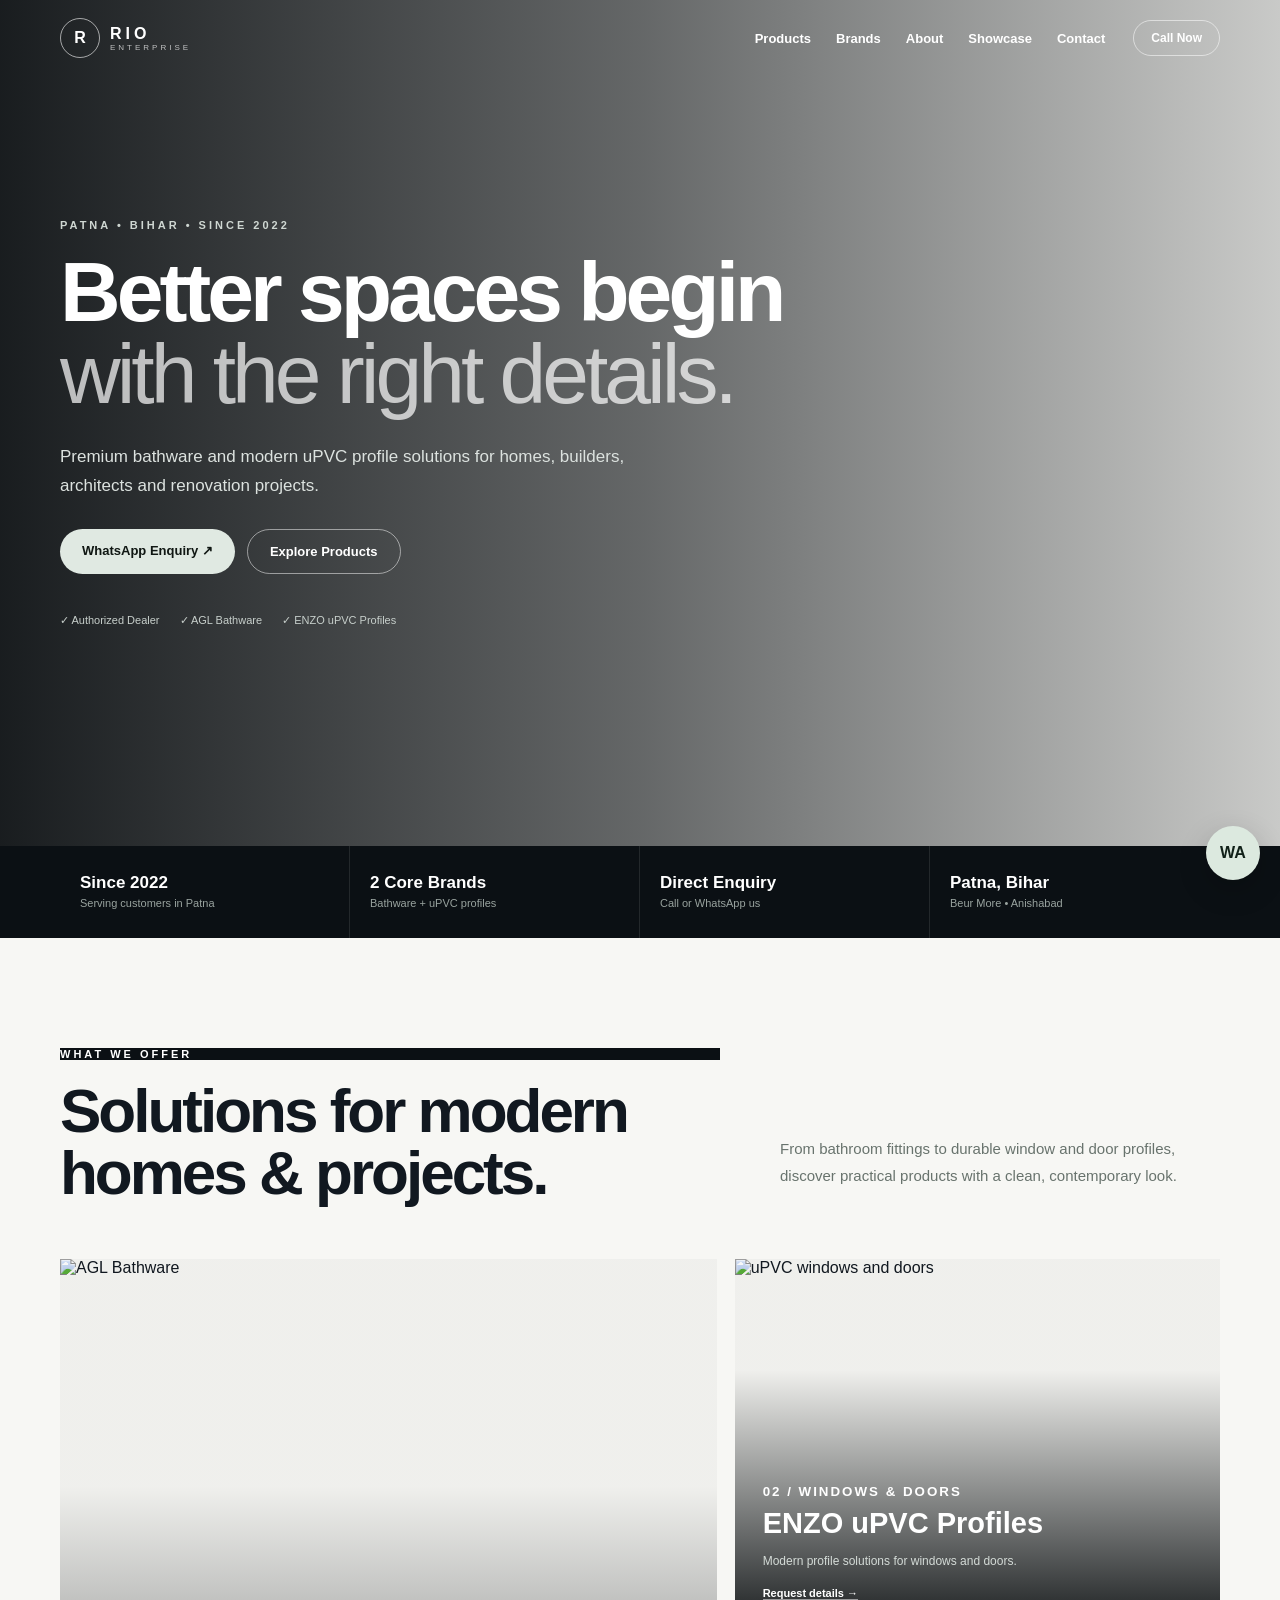
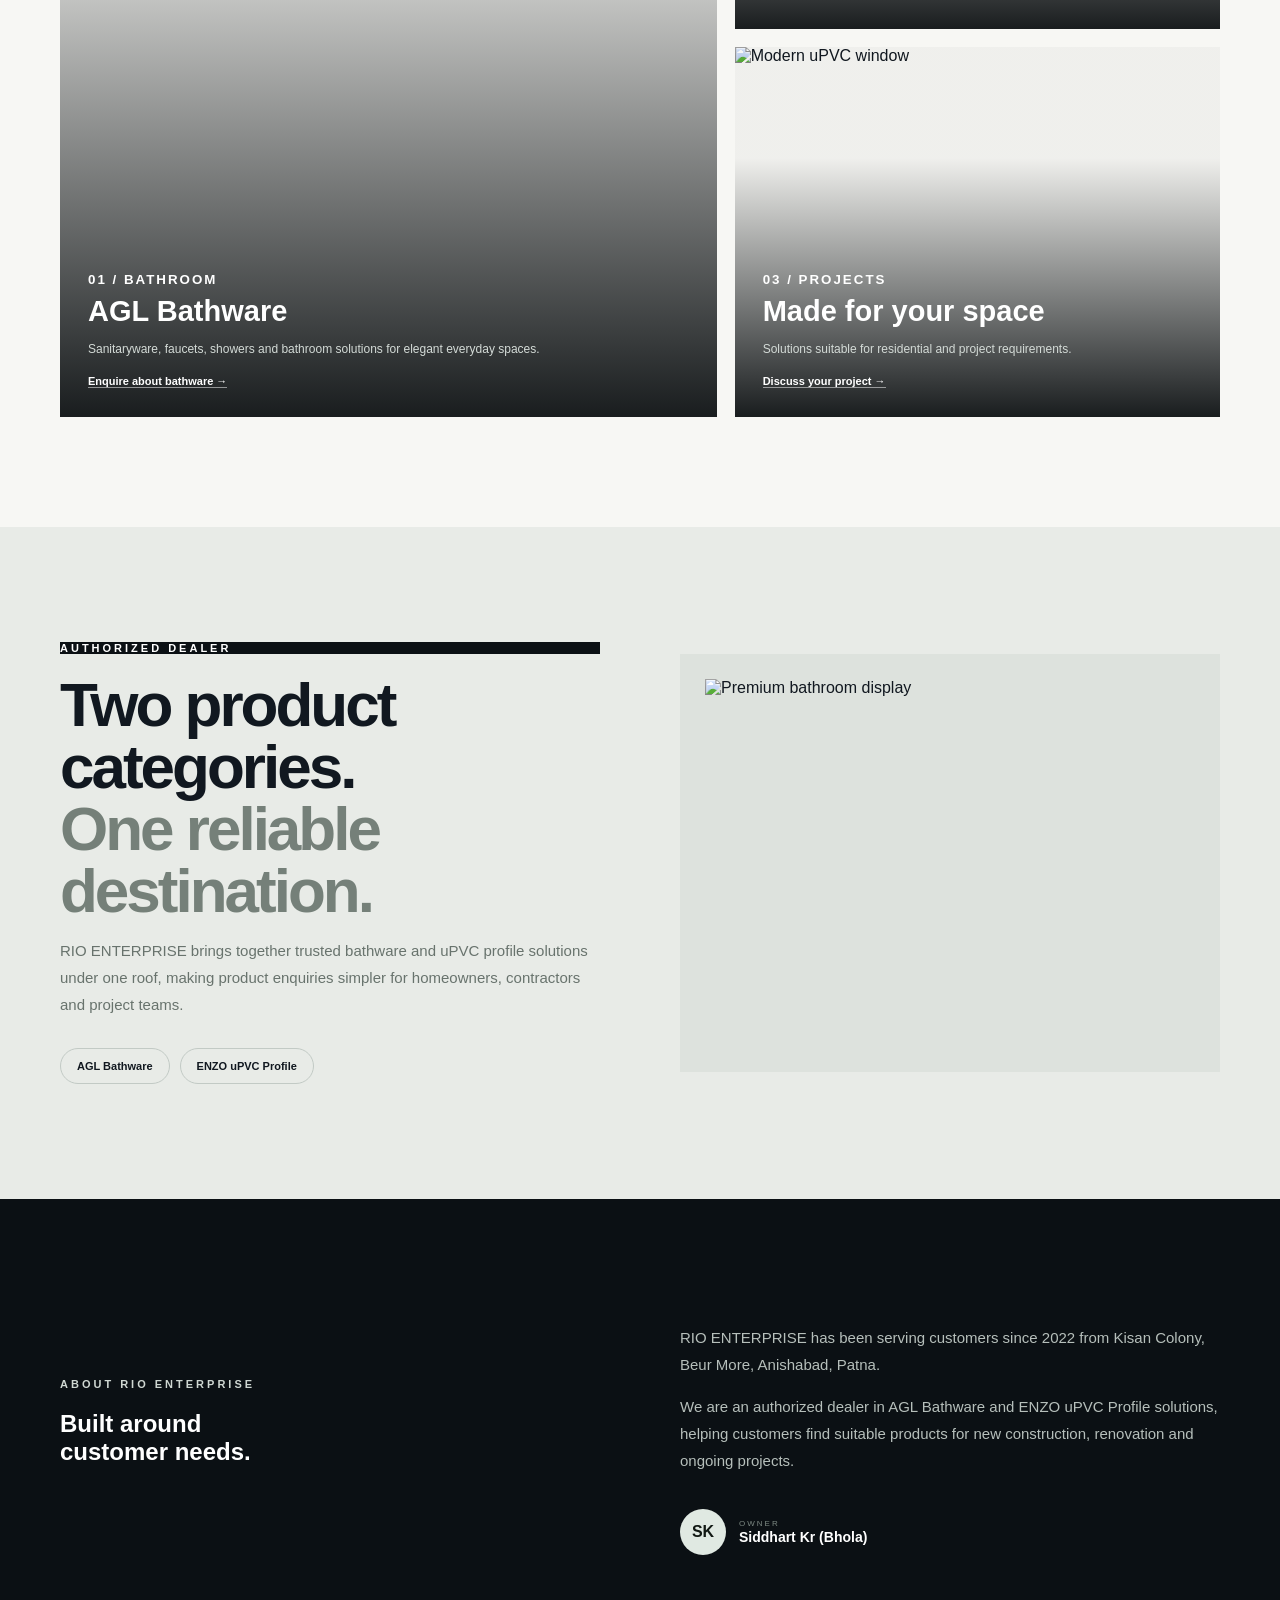
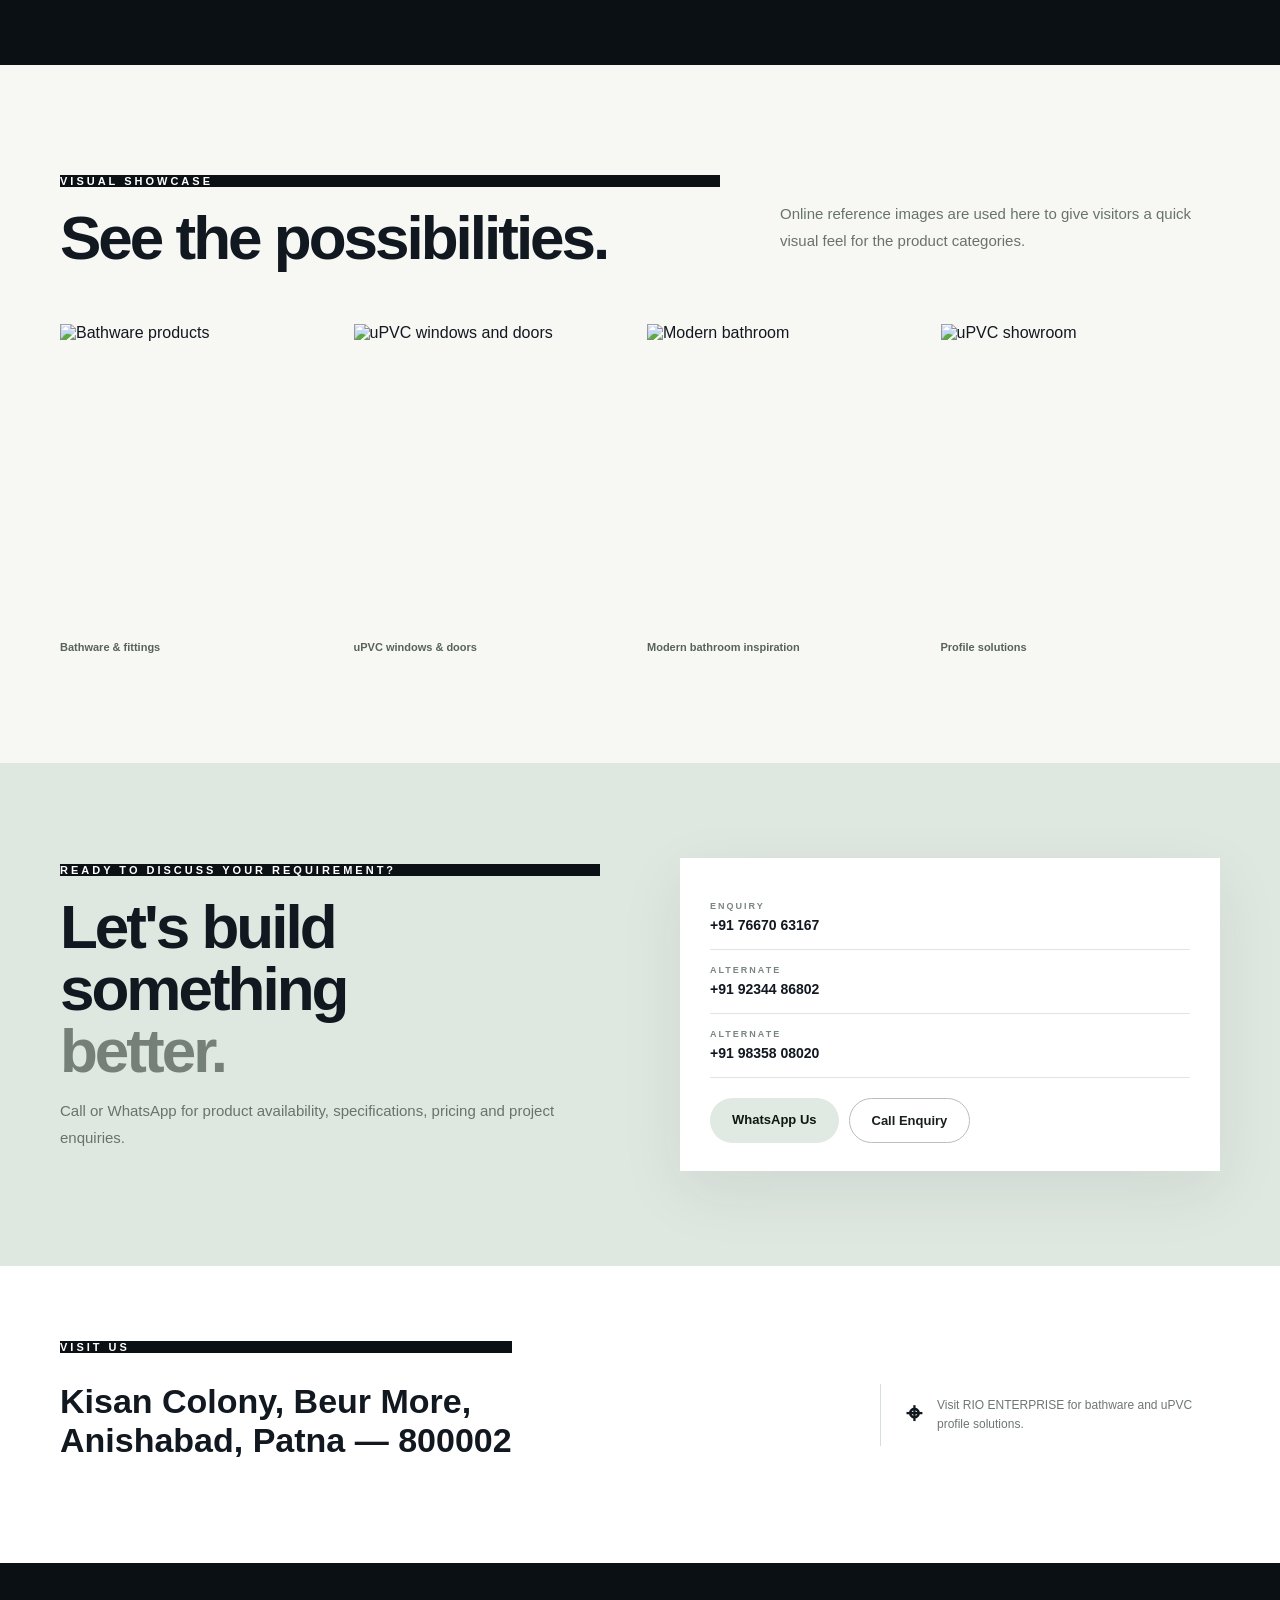
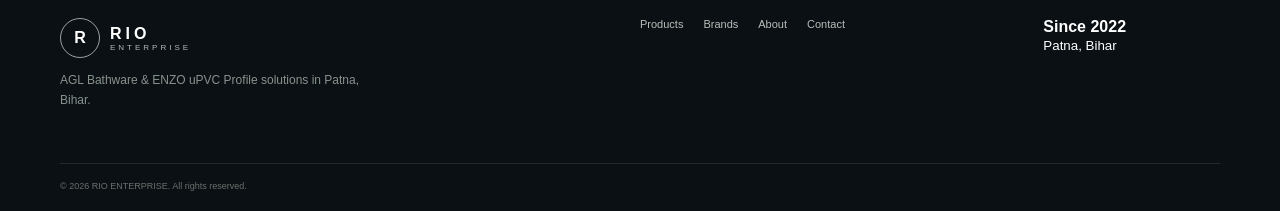
==== r/rio.html @ 2c5c1bc8 "Rename RIO-ENTERPRISE-index-1.html to rio.html" ====
<!DOCTYPE html>
<html lang="en">
<head>
<meta charset="UTF-8">
<meta name="viewport" content="width=device-width,initial-scale=1">
<title>RIO ENTERPRISE | AGL Bathware & ENZO uPVC Profiles</title>
<meta name="description" content="RIO ENTERPRISE, Patna — Authorized Dealer for AGL Bathware and ENZO uPVC Profiles. Since 2022.">
<style>
*{box-sizing:border-box}html{scroll-behavior:smooth}body{margin:0;font-family:Arial,Helvetica,sans-serif;background:#f7f7f4;color:#111820}a{text-decoration:none;color:inherit}img{width:100%;display:block}.c{width:min(1160px,calc(100% - 40px));margin:auto}
header{position:fixed;z-index:20;width:100%;top:0;padding:18px 0;color:#fff;transition:.3s}header.scrolled{background:#0b1014eF;padding:12px 0}.nav{display:flex;align-items:center;gap:28px}.logo{display:flex;align-items:center;gap:10px;margin-right:auto}.mark{width:40px;height:40px;border:1px solid #ffffff99;border-radius:50%;display:grid;place-items:center;font-weight:800}.logo b{display:block;letter-spacing:4px}.logo small{display:block;font-size:8px;letter-spacing:3px;opacity:.7}.links{display:flex;gap:25px;font-size:13px;font-weight:700}.call{border:1px solid #ffffff88;padding:10px 17px;border-radius:50px;font-size:12px;font-weight:700}.menu{display:none;background:none;border:0;color:white;font-size:25px}
.hero{min-height:94vh;display:flex;align-items:center;position:relative;color:#fff;overflow:hidden}.hero:before{content:"";position:absolute;inset:0;background:linear-gradient(90deg,#03070ae8,#03070a99,#03070a30),url("https://www.thetilemuseum.com/_next/image?q=85&url=%2Fimages%2Fcollection-sanitary-ware.webp&w=3840") center/cover}.hero .c{position:relative}.ey{font-size:11px;letter-spacing:3px;font-weight:800;margin-bottom:20px;color:#cfd7d2}.hero h1{font-size:clamp(44px,7vw,84px);line-height:.98;letter-spacing:-4px;max-width:850px;margin:0}.hero h1 span{opacity:.7;font-weight:400}.desc{max-width:570px;font-size:17px;line-height:1.7;color:#dce2df;margin:28px 0}.buttons{display:flex;gap:12px;flex-wrap:wrap}.btn{display:inline-flex;padding:14px 22px;border-radius:50px;font-size:13px;font-weight:800}.primary{background:#e0e9e2;color:#101713}.outline{border:1px solid #ffffff80;color:#fff}.trust{margin-top:40px;display:flex;flex-wrap:wrap;gap:20px;font-size:11px;color:#c7cfcb}
.stats{background:#0b1014;color:#fff}.statsgrid{display:grid;grid-template-columns:repeat(4,1fr)}.stat{padding:27px 20px;border-right:1px solid #ffffff1a}.stat:last-child{border:0}.stat b{display:block;font-size:17px}.stat span{font-size:11px;color:#99a39f}
section.section{padding:110px 0}.head{display:grid;grid-template-columns:1.2fr .8fr;gap:60px;align-items:end;margin-bottom:55px}.head h2,.brand h2,.about h2,.contact h2{font-size:clamp(38px,5vw,62px);line-height:1;letter-spacing:-3px;margin:0}.head p,.brand p,.about p,.contact p{color:#68736d;line-height:1.8;font-size:15px}
.products{display:grid;grid-template-columns:1.15fr .85fr;grid-template-rows:370px 370px;gap:18px}.card{position:relative;overflow:hidden}.card.big{grid-row:span 2}.card img{height:100%;object-fit:cover;transition:.7s}.card:hover img{transform:scale(1.05)}.shade{position:absolute;inset:0;background:linear-gradient(0deg,#030709e8,#03070908 70%)}.info{position:absolute;left:28px;right:28px;bottom:28px;color:#fff}.info small{letter-spacing:2px;font-weight:800}.info h3{font-size:29px;margin:7px 0}.info p{color:#d4dbd7;font-size:12px;line-height:1.6}.info a{font-size:11px;font-weight:800;border-bottom:1px solid #ffffff80}
.brand{background:#e8ebe7;padding:115px 0}.brandgrid,.aboutgrid,.contactgrid{display:grid;grid-template-columns:1fr 1fr;gap:80px;align-items:center}.brand h2 em,.contact h2 em{font-style:normal;color:#758079}.pills{display:flex;gap:10px;flex-wrap:wrap;margin-top:30px}.pills span{padding:11px 16px;border:1px solid #c2cac5;border-radius:50px;font-size:11px;font-weight:800}.brandpic{padding:25px;background:#dde2dd}.brandpic div{aspect-ratio:4/3;overflow:hidden}.brandpic img{height:100%;object-fit:cover}
.dark{background:#0b1014;color:white}.about p{color:#b6bfbb}.owner{display:flex;align-items:center;gap:13px;margin-top:35px}.avatar{width:46px;height:46px;border-radius:50%;background:#e0e9e2;color:#111813;display:grid;place-items:center;font-weight:800}.owner small{display:block;color:#7d8983;font-size:8px;letter-spacing:2px}.owner b{font-size:14px}
.gallery{display:grid;grid-template-columns:repeat(4,1fr);gap:14px}.gallery figure{margin:0}.gallery img{aspect-ratio:1/1.1;object-fit:cover}.gallery figcaption{margin-top:10px;font-size:11px;font-weight:700;color:#58635d}
.contact{background:#dfe7e1;padding:95px 0}.box{background:#fff;padding:28px 30px;box-shadow:0 20px 60px #14231914}.row{padding:15px 0;border-bottom:1px solid #e1e5e2}.row span{display:block;color:#7a8580;font-size:9px;letter-spacing:2px;font-weight:800;margin-bottom:5px}.row a{font-weight:800;font-size:14px}.actions{display:flex;gap:10px;margin-top:20px;flex-wrap:wrap}.darkbtn{border:1px solid #b7c0ba;color:#17201c}
.location{padding:75px 0;background:#fff}.locgrid{display:flex;justify-content:space-between;align-items:center;gap:50px}.location h2{font-size:34px;line-height:1.15}.note{max-width:340px;display:flex;gap:15px;align-items:center;border-left:1px solid #d7ddd9;padding-left:25px}.note strong{font-size:28px}.note p{color:#6d7772;font-size:12px;line-height:1.6}
footer{background:#0b1014;color:#fff;padding:55px 0 20px}.footgrid{display:grid;grid-template-columns:1.5fr 1fr .5fr;gap:50px}.footdesc{color:#87928d;font-size:12px;max-width:300px;line-height:1.7}.footlinks{display:flex;flex-wrap:wrap;gap:20px;font-size:11px;color:#b6bfbb}.copyright{border-top:1px solid #ffffff1a;margin-top:40px;padding-top:17px;color:#67716d;font-size:9px}.wa{position:fixed;right:20px;bottom:20px;z-index:30;width:54px;height:54px;border-radius:50%;display:grid;place-items:center;background:#dce9df;color:#102018;font-weight:900;box-shadow:0 10px 30px #0003}
@media(max-width:800px){.c{width:calc(100% - 28px)}.menu{display:block}.links{position:absolute;top:70px;left:14px;right:14px;padding:20px;background:#0b1014;display:none;flex-direction:column}.links.active{display:flex}.call{display:none}.hero h1{font-size:48px}.statsgrid{grid-template-columns:1fr 1fr}.head,.brandgrid,.aboutgrid,.contactgrid{grid-template-columns:1fr;gap:30px}.products{grid-template-columns:1fr;grid-template-rows:420px 320px 320px}.card.big{grid-row:auto}.gallery{grid-template-columns:1fr 1fr}.locgrid{display:grid;grid-template-columns:1fr}.footgrid{grid-template-columns:1fr}}
@media(max-width:480px){.statsgrid{grid-template-columns:1fr}.hero h1{font-size:42px}.gallery{grid-template-columns:1fr}.products{grid-template-rows:390px 300px 300px}}
</style>
</head>
<body>
<header id="header"><div class="c nav">
<a class="logo" href="#home"><div class="mark">R</div><div><b>RIO</b><small>ENTERPRISE</small></div></a>
<nav class="links" id="links"><a href="#products">Products</a><a href="#brands">Brands</a><a href="#about">About</a><a href="#showcase">Showcase</a><a href="#contact">Contact</a></nav>
<a class="call" href="tel:+917667063167">Call Now</a><button class="menu" id="menu">☰</button>
</div></header>

<section class="hero" id="home"><div class="c">
<div class="ey">PATNA • BIHAR • SINCE 2022</div>
<h1>Better spaces begin<br><span>with the right details.</span></h1>
<p class="desc">Premium bathware and modern uPVC profile solutions for homes, builders, architects and renovation projects.</p>
<div class="buttons"><a class="btn primary" target="_blank" href="https://wa.me/917667063167?text=Hello%20RIO%20ENTERPRISE%2C%20I%20would%20like%20to%20make%20an%20enquiry.">WhatsApp Enquiry ↗</a><a class="btn outline" href="#products">Explore Products</a></div>
<div class="trust"><span>✓ Authorized Dealer</span><span>✓ AGL Bathware</span><span>✓ ENZO uPVC Profiles</span></div>
</div></section>

<section class="stats"><div class="c statsgrid">
<div class="stat"><b>Since 2022</b><span>Serving customers in Patna</span></div>
<div class="stat"><b>2 Core Brands</b><span>Bathware + uPVC profiles</span></div>
<div class="stat"><b>Direct Enquiry</b><span>Call or WhatsApp us</span></div>
<div class="stat"><b>Patna, Bihar</b><span>Beur More • Anishabad</span></div>
</div></section>

<section class="section" id="products"><div class="c">
<div class="head"><div><div class="ey dark">WHAT WE OFFER</div><h2>Solutions for modern<br>homes & projects.</h2></div><p>From bathroom fittings to durable window and door profiles, discover practical products with a clean, contemporary look.</p></div>
<div class="products">
<article class="card big"><img src="https://aniportalimages.s3.amazonaws.com/media/details/ANI-20240724080303.jpg" alt="AGL Bathware" loading="lazy"><div class="shade"></div><div class="info"><small>01 / BATHROOM</small><h3>AGL Bathware</h3><p>Sanitaryware, faucets, showers and bathroom solutions for elegant everyday spaces.</p><a href="#contact">Enquire about bathware →</a></div></article>
<article class="card"><img src="https://images.unsplash.com/photo-1600607687939-ce8a6c25118c?auto=format&fit=crop&w=1400&q=85" alt="uPVC windows and doors" loading="lazy"><div class="shade"></div><div class="info"><small>02 / WINDOWS & DOORS</small><h3>ENZO uPVC Profiles</h3><p>Modern profile solutions for windows and doors.</p><a href="#contact">Request details →</a></div></article>
<article class="card"><img src="https://windowfab.in/img/windowfab-nov-blogimage.jpeg" alt="Modern uPVC window" loading="lazy"><div class="shade"></div><div class="info"><small>03 / PROJECTS</small><h3>Made for your space</h3><p>Solutions suitable for residential and project requirements.</p><a href="#contact">Discuss your project →</a></div></article>
</div></div></section>

<section class="brand" id="brands"><div class="c brandgrid">
<div><div class="ey dark">AUTHORIZED DEALER</div><h2>Two product categories.<br><em>One reliable destination.</em></h2><p>RIO ENTERPRISE brings together trusted bathware and uPVC profile solutions under one roof, making product enquiries simpler for homeowners, contractors and project teams.</p><div class="pills"><span>AGL Bathware</span><span>ENZO uPVC Profile</span></div></div>
<div class="brandpic"><div><img src="https://www.kajariaceramics.com/test_folder/mobileapp/uploads/news/1682262127_010.jpg" alt="Premium bathroom display" loading="lazy"></div></div>
</div></section>

<section class="section dark" id="about"><div class="c aboutgrid">
<div><div class="ey">ABOUT RIO ENTERPRISE</div><h2>Built around<br><span>customer needs.</span></h2></div>
<div class="about"><p>RIO ENTERPRISE has been serving customers since 2022 from Kisan Colony, Beur More, Anishabad, Patna.</p><p>We are an authorized dealer in AGL Bathware and ENZO uPVC Profile solutions, helping customers find suitable products for new construction, renovation and ongoing projects.</p><div class="owner"><div class="avatar">SK</div><div><small>OWNER</small><b>Siddhart Kr (Bhola)</b></div></div></div>
</div></section>

<section class="section" id="showcase"><div class="c"><div class="head"><div><div class="ey dark">VISUAL SHOWCASE</div><h2>See the possibilities.</h2></div><p>Online reference images are used here to give visitors a quick visual feel for the product categories.</p></div>
<div class="gallery">
<figure><img src="https://aniportalimages.s3.amazonaws.com/media/details/ANI-20240724080303.jpg" alt="Bathware products" loading="lazy"><figcaption>Bathware & fittings</figcaption></figure>
<figure><img src="https://images.unsplash.com/photo-1600607687939-ce8a6c25118c?auto=format&fit=crop&w=1400&q=85" alt="uPVC windows and doors" loading="lazy"><figcaption>uPVC windows & doors</figcaption></figure>
<figure><img src="https://www.thetilemuseum.com/_next/image?q=85&url=%2Fimages%2Fcollection-sanitary-ware.webp&w=3840" alt="Modern bathroom" loading="lazy"><figcaption>Modern bathroom inspiration</figcaption></figure>
<figure><img src="https://windowfab.in/img/windowfab-nov-blogimage.jpeg" alt="uPVC showroom" loading="lazy"><figcaption>Profile solutions</figcaption></figure>
</div></div></section>

<section class="contact" id="contact"><div class="c contactgrid">
<div><div class="ey dark">READY TO DISCUSS YOUR REQUIREMENT?</div><h2>Let's build something<br><em>better.</em></h2><p>Call or WhatsApp for product availability, specifications, pricing and project enquiries.</p></div>
<div class="box">
<div class="row"><span>ENQUIRY</span><a href="tel:+917667063167">+91 76670 63167</a></div>
<div class="row"><span>ALTERNATE</span><a href="tel:+919234486802">+91 92344 86802</a></div>
<div class="row"><span>ALTERNATE</span><a href="tel:+919835808020">+91 98358 08020</a></div>
<div class="actions"><a class="btn primary" target="_blank" href="https://wa.me/917667063167?text=Hello%20RIO%20ENTERPRISE%2C%20I%20need%20a%20product%20quotation.">WhatsApp Us</a><a class="btn darkbtn" href="tel:+917667063167">Call Enquiry</a></div>
</div></div></section>

<section class="location"><div class="c locgrid"><div><div class="ey dark">VISIT US</div><h2>Kisan Colony, Beur More,<br>Anishabad, Patna — 800002</h2></div><div class="note"><strong>⌖</strong><p>Visit RIO ENTERPRISE for bathware and uPVC profile solutions.</p></div></div></section>

<footer><div class="c footgrid">
<div><a class="logo" href="#home"><div class="mark">R</div><div><b>RIO</b><small>ENTERPRISE</small></div></a><p class="footdesc">AGL Bathware & ENZO uPVC Profile solutions in Patna, Bihar.</p></div>
<div class="footlinks"><a href="#products">Products</a><a href="#brands">Brands</a><a href="#about">About</a><a href="#contact">Contact</a></div>
<div><b>Since 2022</b><br><small>Patna, Bihar</small></div>
</div><div class="c copyright">© <span id="year"></span> RIO ENTERPRISE. All rights reserved.</div></footer>

<a class="wa" target="_blank" href="https://wa.me/917667063167?text=Hello%20RIO%20ENTERPRISE%2C%20I%20have%20an%20enquiry.">WA</a>

<script>
const header=document.getElementById("header"),menu=document.getElementById("menu"),links=document.getElementById("links");
addEventListener("scroll",()=>header.classList.toggle("scrolled",scrollY>30));
menu.onclick=()=>links.classList.toggle("active");
document.querySelectorAll(".links a").forEach(a=>a.onclick=()=>links.classList.remove("active"));
document.getElementById("year").textContent=new Date().getFullYear();
</script>
</body>
</html>
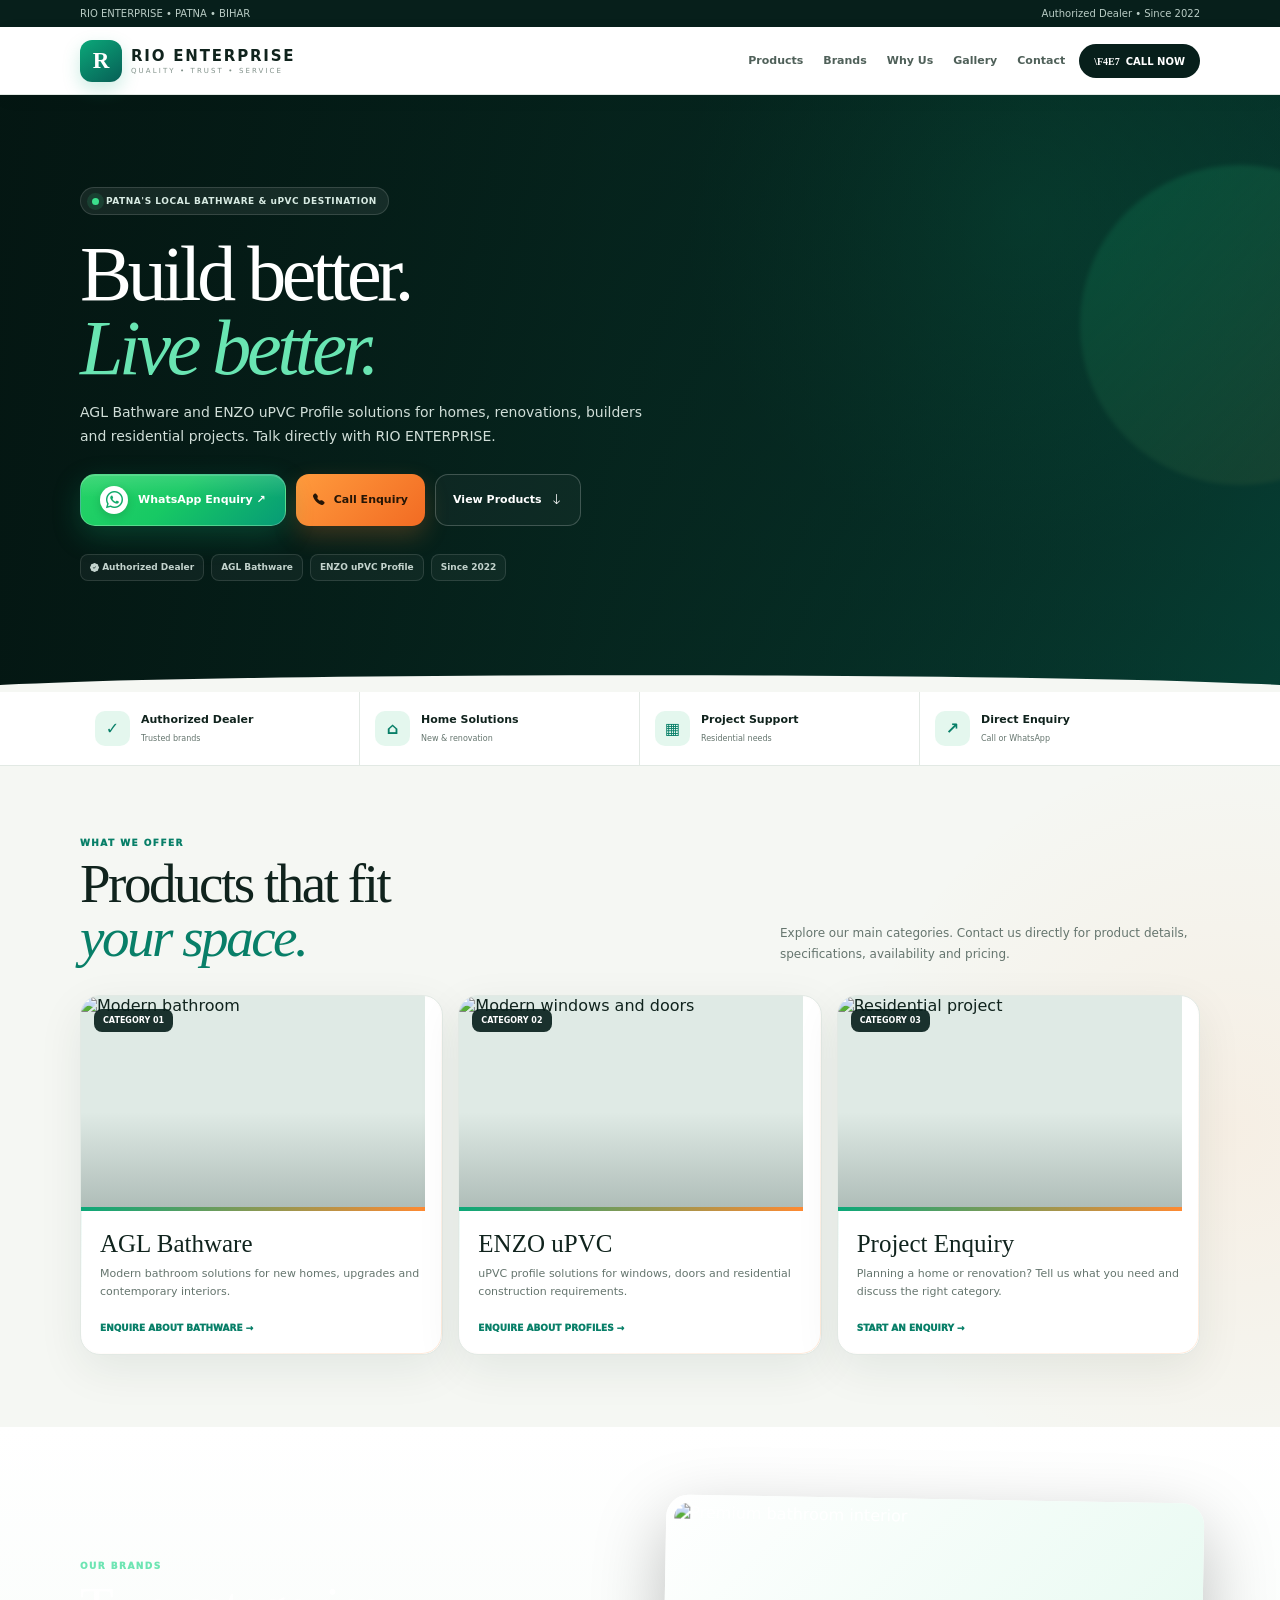
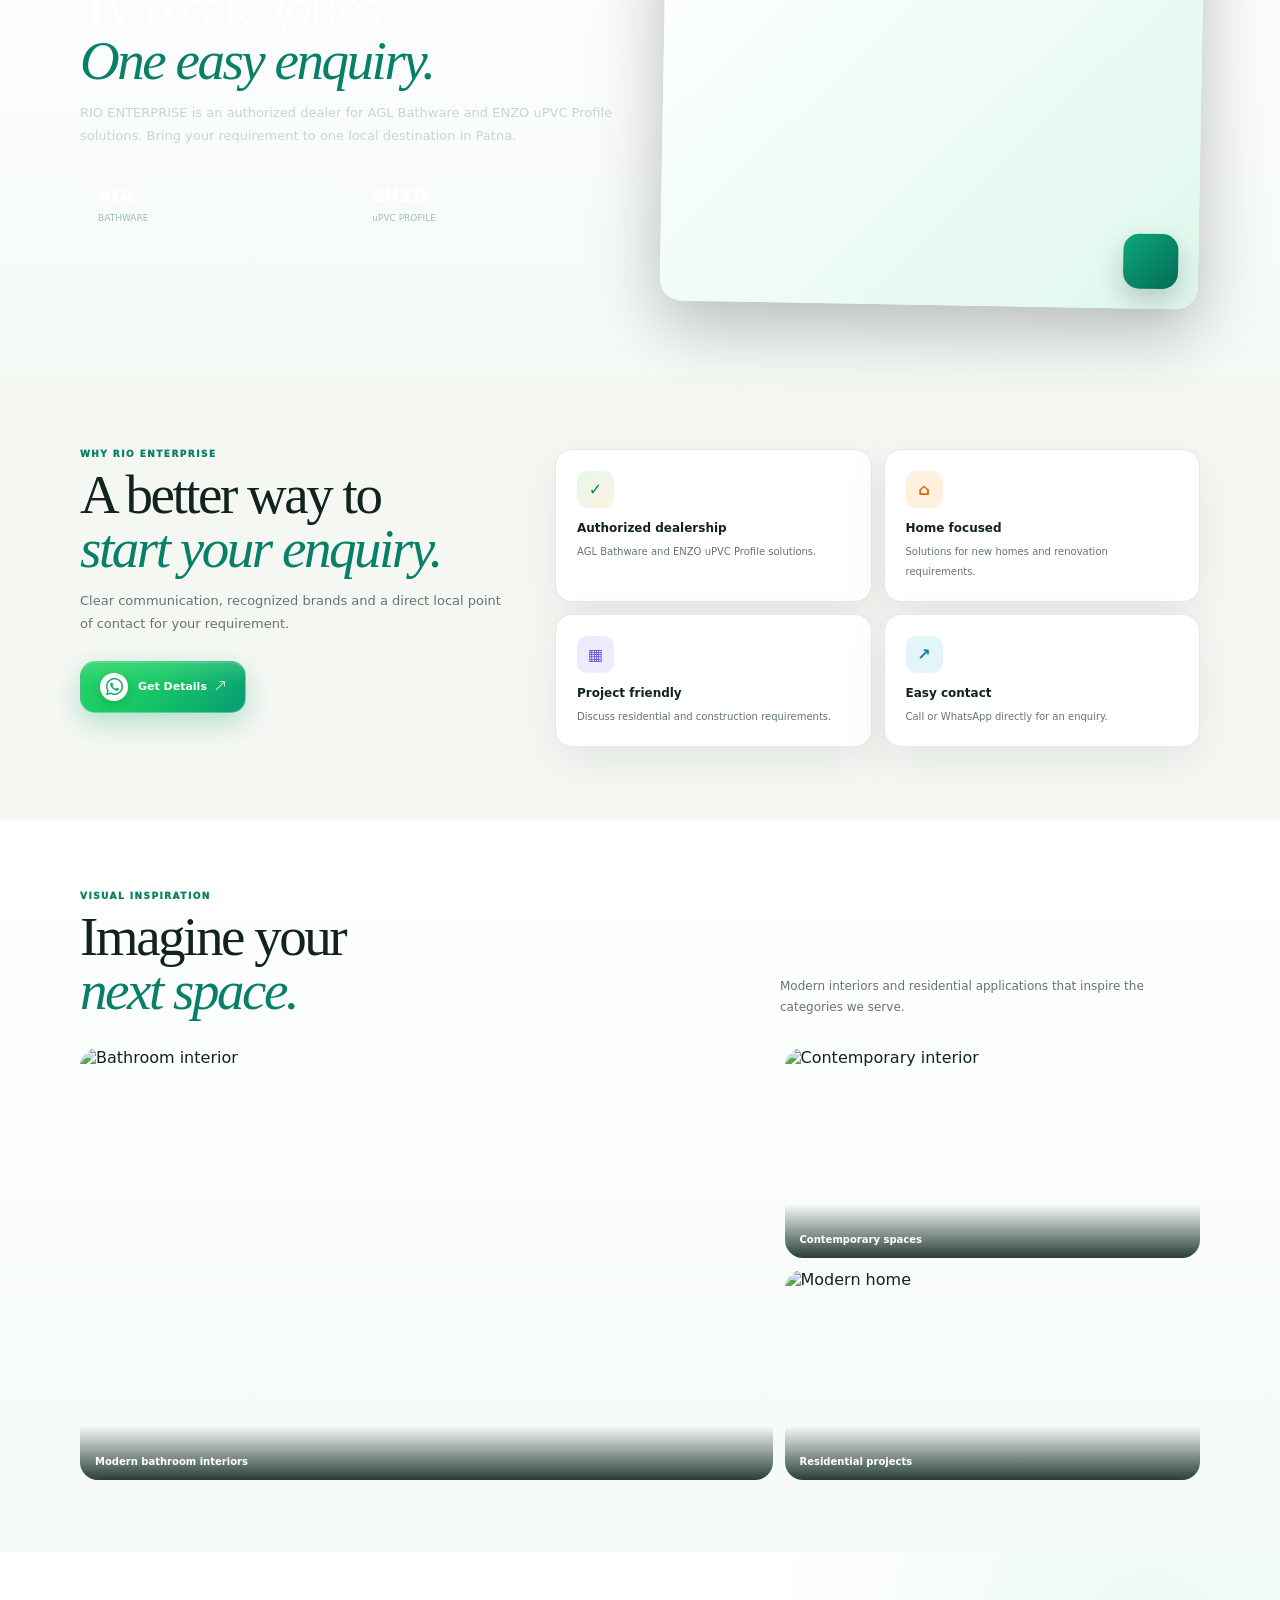
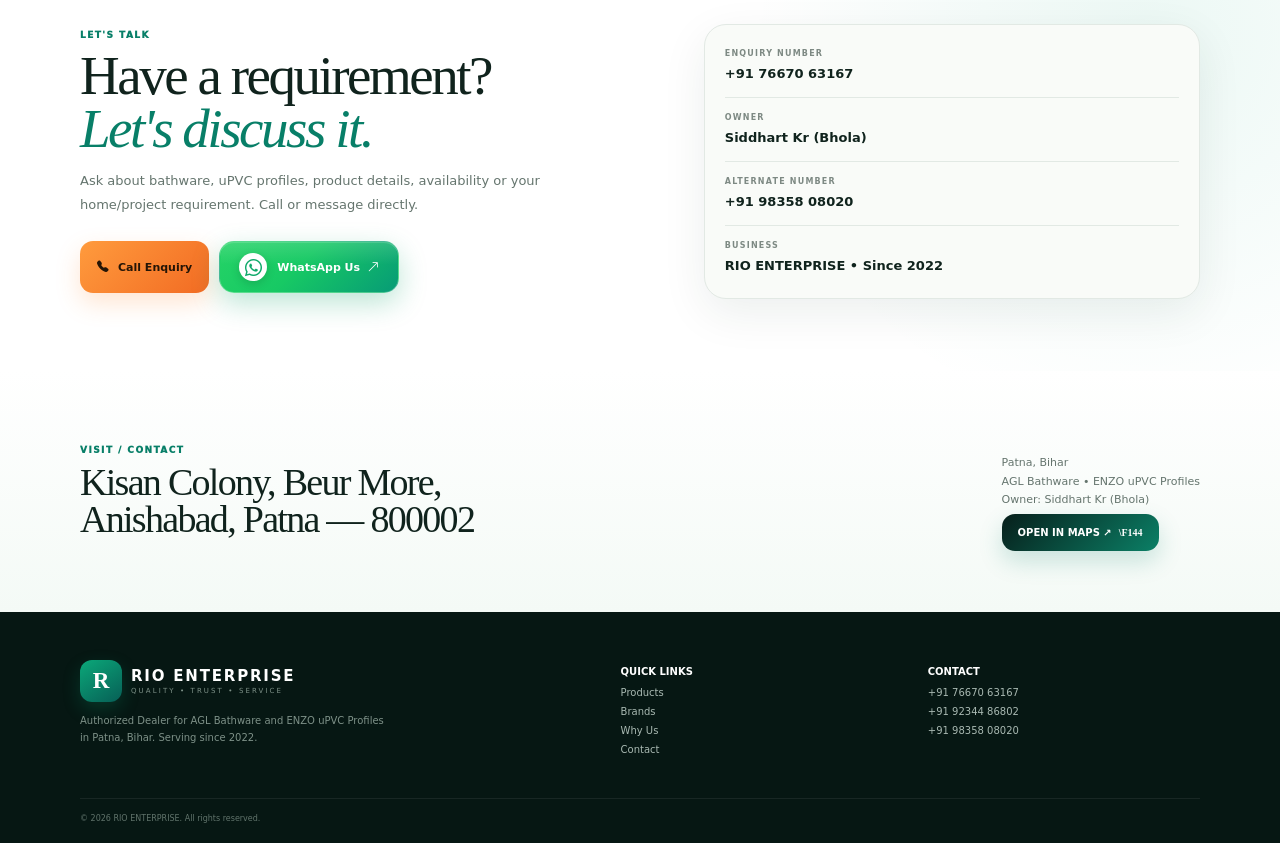
==== commit a804352c: "Add files via upload" ====
--- a/r/rio.html
+++ b/r/rio.html
@@ -2,99 +2,339 @@
 <html lang="en">
 <head>
 <meta charset="UTF-8">
-<meta name="viewport" content="width=device-width,initial-scale=1">
-<title>RIO ENTERPRISE | AGL Bathware & ENZO uPVC Profiles</title>
-<meta name="description" content="RIO ENTERPRISE, Patna — Authorized Dealer for AGL Bathware and ENZO uPVC Profiles. Since 2022.">
+<link rel="stylesheet" href="https://cdn.jsdelivr.net/npm/bootstrap-icons@1.13.1/font/bootstrap-icons.min.css">
+<meta name="viewport" content="width=device-width,initial-scale=1,viewport-fit=cover">
+<meta name="theme-color" content="#071f1b">
+<meta name="description" content="RIO ENTERPRISE — Authorized Dealer for AGL Bathware and ENZO uPVC Profiles in Patna. Since 2022.">
+<title>RIO ENTERPRISE | Patna</title>
 <style>
-*{box-sizing:border-box}html{scroll-behavior:smooth}body{margin:0;font-family:Arial,Helvetica,sans-serif;background:#f7f7f4;color:#111820}a{text-decoration:none;color:inherit}img{width:100%;display:block}.c{width:min(1160px,calc(100% - 40px));margin:auto}
-header{position:fixed;z-index:20;width:100%;top:0;padding:18px 0;color:#fff;transition:.3s}header.scrolled{background:#0b1014eF;padding:12px 0}.nav{display:flex;align-items:center;gap:28px}.logo{display:flex;align-items:center;gap:10px;margin-right:auto}.mark{width:40px;height:40px;border:1px solid #ffffff99;border-radius:50%;display:grid;place-items:center;font-weight:800}.logo b{display:block;letter-spacing:4px}.logo small{display:block;font-size:8px;letter-spacing:3px;opacity:.7}.links{display:flex;gap:25px;font-size:13px;font-weight:700}.call{border:1px solid #ffffff88;padding:10px 17px;border-radius:50px;font-size:12px;font-weight:700}.menu{display:none;background:none;border:0;color:white;font-size:25px}
-.hero{min-height:94vh;display:flex;align-items:center;position:relative;color:#fff;overflow:hidden}.hero:before{content:"";position:absolute;inset:0;background:linear-gradient(90deg,#03070ae8,#03070a99,#03070a30),url("https://www.thetilemuseum.com/_next/image?q=85&url=%2Fimages%2Fcollection-sanitary-ware.webp&w=3840") center/cover}.hero .c{position:relative}.ey{font-size:11px;letter-spacing:3px;font-weight:800;margin-bottom:20px;color:#cfd7d2}.hero h1{font-size:clamp(44px,7vw,84px);line-height:.98;letter-spacing:-4px;max-width:850px;margin:0}.hero h1 span{opacity:.7;font-weight:400}.desc{max-width:570px;font-size:17px;line-height:1.7;color:#dce2df;margin:28px 0}.buttons{display:flex;gap:12px;flex-wrap:wrap}.btn{display:inline-flex;padding:14px 22px;border-radius:50px;font-size:13px;font-weight:800}.primary{background:#e0e9e2;color:#101713}.outline{border:1px solid #ffffff80;color:#fff}.trust{margin-top:40px;display:flex;flex-wrap:wrap;gap:20px;font-size:11px;color:#c7cfcb}
-.stats{background:#0b1014;color:#fff}.statsgrid{display:grid;grid-template-columns:repeat(4,1fr)}.stat{padding:27px 20px;border-right:1px solid #ffffff1a}.stat:last-child{border:0}.stat b{display:block;font-size:17px}.stat span{font-size:11px;color:#99a39f}
-section.section{padding:110px 0}.head{display:grid;grid-template-columns:1.2fr .8fr;gap:60px;align-items:end;margin-bottom:55px}.head h2,.brand h2,.about h2,.contact h2{font-size:clamp(38px,5vw,62px);line-height:1;letter-spacing:-3px;margin:0}.head p,.brand p,.about p,.contact p{color:#68736d;line-height:1.8;font-size:15px}
-.products{display:grid;grid-template-columns:1.15fr .85fr;grid-template-rows:370px 370px;gap:18px}.card{position:relative;overflow:hidden}.card.big{grid-row:span 2}.card img{height:100%;object-fit:cover;transition:.7s}.card:hover img{transform:scale(1.05)}.shade{position:absolute;inset:0;background:linear-gradient(0deg,#030709e8,#03070908 70%)}.info{position:absolute;left:28px;right:28px;bottom:28px;color:#fff}.info small{letter-spacing:2px;font-weight:800}.info h3{font-size:29px;margin:7px 0}.info p{color:#d4dbd7;font-size:12px;line-height:1.6}.info a{font-size:11px;font-weight:800;border-bottom:1px solid #ffffff80}
-.brand{background:#e8ebe7;padding:115px 0}.brandgrid,.aboutgrid,.contactgrid{display:grid;grid-template-columns:1fr 1fr;gap:80px;align-items:center}.brand h2 em,.contact h2 em{font-style:normal;color:#758079}.pills{display:flex;gap:10px;flex-wrap:wrap;margin-top:30px}.pills span{padding:11px 16px;border:1px solid #c2cac5;border-radius:50px;font-size:11px;font-weight:800}.brandpic{padding:25px;background:#dde2dd}.brandpic div{aspect-ratio:4/3;overflow:hidden}.brandpic img{height:100%;object-fit:cover}
-.dark{background:#0b1014;color:white}.about p{color:#b6bfbb}.owner{display:flex;align-items:center;gap:13px;margin-top:35px}.avatar{width:46px;height:46px;border-radius:50%;background:#e0e9e2;color:#111813;display:grid;place-items:center;font-weight:800}.owner small{display:block;color:#7d8983;font-size:8px;letter-spacing:2px}.owner b{font-size:14px}
-.gallery{display:grid;grid-template-columns:repeat(4,1fr);gap:14px}.gallery figure{margin:0}.gallery img{aspect-ratio:1/1.1;object-fit:cover}.gallery figcaption{margin-top:10px;font-size:11px;font-weight:700;color:#58635d}
-.contact{background:#dfe7e1;padding:95px 0}.box{background:#fff;padding:28px 30px;box-shadow:0 20px 60px #14231914}.row{padding:15px 0;border-bottom:1px solid #e1e5e2}.row span{display:block;color:#7a8580;font-size:9px;letter-spacing:2px;font-weight:800;margin-bottom:5px}.row a{font-weight:800;font-size:14px}.actions{display:flex;gap:10px;margin-top:20px;flex-wrap:wrap}.darkbtn{border:1px solid #b7c0ba;color:#17201c}
-.location{padding:75px 0;background:#fff}.locgrid{display:flex;justify-content:space-between;align-items:center;gap:50px}.location h2{font-size:34px;line-height:1.15}.note{max-width:340px;display:flex;gap:15px;align-items:center;border-left:1px solid #d7ddd9;padding-left:25px}.note strong{font-size:28px}.note p{color:#6d7772;font-size:12px;line-height:1.6}
-footer{background:#0b1014;color:#fff;padding:55px 0 20px}.footgrid{display:grid;grid-template-columns:1.5fr 1fr .5fr;gap:50px}.footdesc{color:#87928d;font-size:12px;max-width:300px;line-height:1.7}.footlinks{display:flex;flex-wrap:wrap;gap:20px;font-size:11px;color:#b6bfbb}.copyright{border-top:1px solid #ffffff1a;margin-top:40px;padding-top:17px;color:#67716d;font-size:9px}.wa{position:fixed;right:20px;bottom:20px;z-index:30;width:54px;height:54px;border-radius:50%;display:grid;place-items:center;background:#dce9df;color:#102018;font-weight:900;box-shadow:0 10px 30px #0003}
-@media(max-width:800px){.c{width:calc(100% - 28px)}.menu{display:block}.links{position:absolute;top:70px;left:14px;right:14px;padding:20px;background:#0b1014;display:none;flex-direction:column}.links.active{display:flex}.call{display:none}.hero h1{font-size:48px}.statsgrid{grid-template-columns:1fr 1fr}.head,.brandgrid,.aboutgrid,.contactgrid{grid-template-columns:1fr;gap:30px}.products{grid-template-columns:1fr;grid-template-rows:420px 320px 320px}.card.big{grid-row:auto}.gallery{grid-template-columns:1fr 1fr}.locgrid{display:grid;grid-template-columns:1fr}.footgrid{grid-template-columns:1fr}}
-@media(max-width:480px){.statsgrid{grid-template-columns:1fr}.hero h1{font-size:42px}.gallery{grid-template-columns:1fr}.products{grid-template-rows:390px 300px 300px}}
+:root{
+ --navy:#071f1b;--navy2:#0d3028;--teal:#0ba879;--teal2:#087f68;
+ --orange:#ff8a32;--yellow:#ffc857;--bg:#f5f7f3;--card:#fff;
+ --ink:#10231d;--muted:#65756e;--line:#e2e9e4;--shadow:0 14px 40px rgba(7,31,27,.1);
+ --r:20px;
+}
+*{box-sizing:border-box}html{scroll-behavior:smooth}
+body{margin:0;background:var(--bg);color:var(--ink);font-family:system-ui,-apple-system,BlinkMacSystemFont,"Segoe UI",Roboto,Arial,sans-serif;overflow-x:hidden}
+a{text-decoration:none;color:inherit}button{font:inherit}.container{width:min(1120px,calc(100% - 28px));margin:auto}
+.topbar{background:var(--navy);color:#b9ccc5;font-size:10px;padding:8px 0}.topbar .container{display:flex;justify-content:space-between;gap:10px}
+header{position:sticky;top:0;z-index:100;background:#fff;border-bottom:1px solid var(--line);box-shadow:0 4px 20px #071f1b08}
+.nav{height:67px;display:flex;align-items:center;gap:14px}.logo{display:flex;align-items:center;gap:9px;margin-right:auto}
+.logoicon{height:42px;width:42px;border-radius:12px;background:linear-gradient(145deg,var(--teal),#075f56);color:#fff;display:grid;place-items:center;font:800 23px Georgia,serif;box-shadow:0 7px 18px #0ba87935}
+.logotxt b{display:block;font-size:15px;letter-spacing:.12em}.logotxt small{display:block;font-size:7px;letter-spacing:.3em;color:#82928b;margin-top:2px}
+.navlinks{display:flex;gap:20px;font-size:11px;font-weight:800;color:#4f6059}.navlinks a:hover{color:var(--teal)}
+.callnav{background:var(--navy);color:white;border-radius:99px;padding:11px 15px;font-size:10px;font-weight:900}
+.menu{display:none;border:0;background:var(--bg);width:40px;height:40px;border-radius:12px;color:var(--navy);font-size:20px}
+
+.hero{position:relative;overflow:hidden;background:var(--navy);color:#fff}
+.hero-bg{position:absolute;inset:0;background:linear-gradient(90deg,#061c18ed 5%,#09251fc8 48%,#09251f65),url("https://images.unsplash.com/photo-1600607687920-4e2a09cf159d?auto=format&fit=crop&w=1800&q=85") center/cover}
+.hero-content{position:relative;padding:72px 0 64px;min-height:570px;display:flex;align-items:center}
+.hero-copy{max-width:680px}.tag{display:inline-flex;align-items:center;gap:7px;background:#ffffff12;border:1px solid #ffffff22;padding:8px 11px;border-radius:99px;color:#d8ebe3;font-size:9px;font-weight:900;letter-spacing:.06em}
+.dot{width:7px;height:7px;border-radius:50%;background:#3be18d;box-shadow:0 0 0 5px #3be18d20}
+h1{font:500 clamp(44px,7vw,78px)/.94 Georgia,serif;letter-spacing:-.055em;margin:22px 0 16px}
+h1 span{color:#69e5b2;font-style:italic}
+.hero p{font-size:14px;line-height:1.75;color:#d0ded8;max-width:570px;margin:0}
+.ctas{display:flex;gap:10px;flex-wrap:wrap;margin-top:25px}
+.btn{min-height:48px;border-radius:13px;padding:0 17px;display:inline-flex;align-items:center;justify-content:center;gap:9px;font-size:11px;font-weight:900;transition:.2s;border:0;cursor:pointer}
+.btn:hover{transform:translateY(-2px)}
+.whatsapp{background:linear-gradient(135deg,#28dc70,#0b9b75);color:white;box-shadow:0 12px 30px #0ba87940}
+.whatsapp .wicon{width:23px;height:23px;border-radius:50%;background:#fff;color:#07966b;display:grid;place-items:center;font-size:13px}
+.call{background:var(--orange);color:#241507;box-shadow:0 10px 25px #ff8a3238}.ghost{border:1px solid #ffffff35;color:white;background:#ffffff09}
+.hero-badges{display:flex;gap:7px;flex-wrap:wrap;margin-top:28px}.hero-badges span{border:1px solid #ffffff1e;background:#ffffff0b;padding:7px 9px;border-radius:8px;color:#c3d3cd;font-size:9px;font-weight:700}
+.curve{height:28px;background:var(--bg);clip-path:ellipse(55% 60% at 50% 100%);margin-top:-1px}
+
+.quick{background:white;border-bottom:1px solid var(--line)}.quickgrid{display:grid;grid-template-columns:repeat(4,1fr)}
+.quickitem{padding:19px 15px;border-right:1px solid var(--line);display:flex;gap:11px;align-items:center}.quickitem:last-child{border:0}
+.qicon{height:35px;width:35px;flex:none;border-radius:10px;background:#e4f7ee;color:var(--teal2);display:grid;place-items:center;font-weight:900}.quickitem b{font-size:11px;display:block}.quickitem small{font-size:8px;color:var(--muted)}
+
+.section{padding:72px 0}.sectionhead{display:flex;justify-content:space-between;gap:30px;align-items:end;margin-bottom:30px}
+.kicker{font-size:9px;color:var(--teal2);font-weight:950;letter-spacing:.16em;text-transform:uppercase;margin-bottom:9px}
+h2{font:500 clamp(36px,5vw,55px)/.98 Georgia,serif;letter-spacing:-.045em;margin:0}h2 em{color:var(--teal2)}
+.sectionhead p{color:var(--muted);font-size:12px;line-height:1.75;max-width:420px;margin:0}
+
+.products{display:grid;grid-template-columns:repeat(3,1fr);gap:15px}
+.product{background:white;border:1px solid var(--line);border-radius:var(--r);overflow:hidden;box-shadow:0 6px 20px #071f1b07;transition:.25s}.product:hover{transform:translateY(-5px);box-shadow:var(--shadow)}
+.pimg{height:215px;position:relative;overflow:hidden;background:#dfeae5;aspect-ratio:16/10}
+.pimg img{width:100%;height:100%;object-fit:cover;object-position:center;display:block;transition:.5s}.product:hover img{transform:scale(1.05)}
+.pbadge{position:absolute;left:13px;top:13px;background:#071f1be8;color:#fff;padding:7px 9px;border-radius:8px;font-size:8px;font-weight:900}
+.pbody{padding:19px}.pbody h3{font:500 25px Georgia,serif;margin:0 0 7px}.pbody p{color:var(--muted);font-size:11px;line-height:1.65;margin:0 0 15px}.more{font-size:9px;color:var(--teal2);font-weight:950}
+
+.brandband{background:linear-gradient(135deg,#07382e,#0c6551);color:white}.brandlayout{display:grid;grid-template-columns:1fr 1fr;gap:45px;align-items:center}.brandband .kicker{color:#6ee5b3}.brandband p{color:#c4d7d0;font-size:13px;line-height:1.8}
+.brandcards{display:grid;grid-template-columns:1fr 1fr;gap:11px;margin-top:20px}.brandcard{background:#ffffff0c;border:1px solid #ffffff18;padding:17px;border-radius:15px}.brandcard strong{font-size:18px;display:block}.brandcard small{color:#9fc0b5;font-size:9px}.brandphoto{background:#fff;padding:8px;border-radius:22px;transform:rotate(1deg);box-shadow:0 22px 50px #0003}.brandphoto img{width:100%;height:390px;object-fit:cover;object-position:center;border-radius:15px;display:block}
+
+.whygrid{display:grid;grid-template-columns:.8fr 1.2fr;gap:45px}.whyintro p{color:var(--muted);font-size:13px;line-height:1.8}.featuregrid{display:grid;grid-template-columns:repeat(2,1fr);gap:12px}.feature{background:white;border:1px solid var(--line);padding:21px;border-radius:17px;box-shadow:0 7px 20px #071f1b06}.featureicon{height:37px;width:37px;border-radius:10px;background:linear-gradient(135deg,#e4f8ee,#fff2df);display:grid;place-items:center;margin-bottom:13px;color:var(--teal2);font-weight:900}.feature b{display:block;font-size:12px;margin-bottom:5px}.feature span{font-size:10px;line-height:1.6;color:var(--muted)}
+
+.gallery{display:grid;grid-template-columns:1.25fr .75fr;grid-template-rows:210px 210px;gap:12px}.g{overflow:hidden;border-radius:18px;position:relative}.g:first-child{grid-row:span 2}.g img{width:100%;height:100%;object-fit:cover;object-position:center;display:block;transition:.5s}.g:hover img{transform:scale(1.05)}.glabel{position:absolute;bottom:0;left:0;right:0;padding:30px 15px 13px;color:white;font-size:10px;font-weight:900;background:linear-gradient(transparent,#071f1bdc)}
+
+.contactsection{background:#fff}.contactlayout{display:grid;grid-template-columns:1fr .85fr;gap:40px;align-items:center}.contactintro p{font-size:13px;color:var(--muted);line-height:1.8;max-width:500px}.contactbox{border:1px solid var(--line);border-radius:22px;padding:9px 20px;background:#f9fbf8;box-shadow:var(--shadow)}
+.contactrow{padding:15px 0;border-bottom:1px solid var(--line)}.contactrow:last-child{border:0}.contactrow small{display:block;color:#7d8983;font-size:8px;font-weight:900;letter-spacing:.15em;margin-bottom:5px}.contactrow a{font-size:13px;font-weight:900}
+.address{background:linear-gradient(135deg,#fff0df,#f4f7ee)}.addressbox{display:flex;justify-content:space-between;align-items:center;gap:30px}.address h2{font-size:38px}.address p{color:var(--muted);font-size:11px;line-height:1.7}.direction{background:var(--navy);color:white;border-radius:13px;padding:13px 16px;font-size:10px;font-weight:900;white-space:nowrap}
+
+footer{background:#061713;color:white;padding:48px 0 20px}.foot{display:grid;grid-template-columns:1.3fr .7fr .7fr;gap:35px}.foot p{color:#7e9188;font-size:10px;line-height:1.7;max-width:310px}.foot a{color:#a9b9b2;font-size:10px;display:block;margin:8px 0}.copyright{border-top:1px solid #ffffff12;margin-top:35px;padding-top:15px;color:#60736b;font-size:8px}
+
+
+.reveal{opacity:0;transform:translateY(18px);transition:.7s}.reveal.show{opacity:1;transform:none}
+
+@media(max-width:800px){
+ .topbar .container{justify-content:center}.topbar span:first-child{display:none}
+ .navlinks{display:none;position:absolute;top:67px;left:10px;right:10px;background:white;border:1px solid var(--line);box-shadow:var(--shadow);border-radius:16px;padding:8px 17px}
+ .navlinks.open{display:block}.navlinks a{display:block;padding:14px 0;border-bottom:1px solid var(--line)}.navlinks a:last-child{border:0}.callnav{display:none}.menu{display:block}
+ .hero-content{min-height:610px;padding:58px 0}.hero-bg{background-position:62% center}.hero p{font-size:13px}.ctas .btn{flex:1}
+ .quickgrid{grid-template-columns:1fr 1fr}.quickitem{border-bottom:1px solid var(--line)}.quickitem:nth-child(2){border-right:0}
+ .section{padding:58px 0}.sectionhead{display:block}.sectionhead p{margin-top:14px}
+ .products{grid-template-columns:1fr}.pimg{height:235px}
+ .brandlayout,.whygrid,.contactlayout{grid-template-columns:1fr}.brandphoto{transform:none}.brandphoto img{height:300px}.brandlayout{gap:28px}
+ .gallery{grid-template-columns:1fr 1fr;grid-template-rows:200px 200px}.g:first-child{grid-column:span 2;grid-row:auto}
+ .addressbox{display:block}.direction{display:inline-block;margin-top:14px}
+ .foot{grid-template-columns:1fr 1fr}.foot>div:first-child{grid-column:span 2}
+}
+@media(max-width:480px){
+ .container{width:calc(100% - 22px)}.hero-content{min-height:590px;padding:45px 0}.hero h1{font-size:45px}.hero-bg{background-position:68% center}
+ .ctas{display:grid;grid-template-columns:1fr}.ctas .btn{width:100%}.hero-badges span{font-size:8px}
+ .quickitem{padding:16px 9px}.qicon{width:31px;height:31px}.quickitem b{font-size:9px}.quickitem small{font-size:7px}
+ .brandcards{grid-template-columns:1fr}.featuregrid{grid-template-columns:1fr}.gallery{display:block}.g{height:245px;margin-bottom:11px}.g:first-child{height:270px}
+ .address h2{font-size:32px}.floatbar{right:10px;bottom:10px}.floatbtn{height:50px;width:50px}
+ .foot{grid-template-columns:1fr}.foot>div:first-child{grid-column:auto}
+}
+</style>
+
+<style>
+/* Premium Bootstrap-icon treatment */
+.bi{line-height:1;vertical-align:-.08em}
+.whatsapp{
+ position:relative;isolation:isolate;
+ background:linear-gradient(135deg,#25D366 0%,#17c964 45%,#079b76 100%);
+ border:1px solid rgba(255,255,255,.25)!important;
+ box-shadow:0 10px 28px rgba(13,160,103,.28),inset 0 1px 0 rgba(255,255,255,.25);
+ overflow:hidden;
+}
+.whatsapp:before{
+ content:"";position:absolute;inset:1px;border-radius:12px;
+ background:linear-gradient(180deg,rgba(255,255,255,.13),transparent 45%);
+ pointer-events:none;
+}
+.whatsapp:after{
+ content:"";position:absolute;top:-30%;left:-80%;width:45%;height:160%;
+ background:linear-gradient(90deg,transparent,rgba(255,255,255,.32),transparent);
+ transform:rotate(20deg);animation:waShine 3.8s ease-in-out infinite;
+}
+.whatsapp i{font-size:20px;position:relative;z-index:2}
+.whatsapp .wicon{font-size:19px}
+@keyframes waShine{0%,55%{left:-80%}72%{left:140%}100%{left:140%}}
+.floatbtn i{font-size:20px}
+.call i{font-size:14px}
+.callnav:before{content:"\\F4E7";font-family:"bootstrap-icons";margin-right:6px}
+.qicon i,.featureicon i{font-size:16px}
+.pbadge i{margin-right:4px}
+.direction:after{content:"\\F144";font-family:"bootstrap-icons";margin-left:7px}
+.btn i{font-size:1.05em}
+@media(max-width:480px){
+ .whatsapp i{font-size:19px}
+ .floatbtn i{font-size:21px}
+}
+</style>
+
+<style>
+/* RIO — vibrant responsive visual system */
+body{
+ background:
+ radial-gradient(circle at 4% 4%,rgba(11,168,121,.09),transparent 22rem),
+ radial-gradient(circle at 96% 28%,rgba(255,138,50,.08),transparent 24rem),
+ #f5f7f3;
+}
+.hero{
+ background:
+ radial-gradient(circle at 80% 20%,rgba(11,168,121,.28),transparent 30%),
+ linear-gradient(135deg,#061c18,#083c31 60%,#075849);
+}
+.hero-bg{background:
+ linear-gradient(90deg,rgba(4,22,18,.94),rgba(5,31,25,.76) 48%,rgba(5,31,25,.46)),
+ url("https://images.unsplash.com/photo-1600607687920-4e2a09cf159d?auto=format&fit=crop&w=1800&q=85") center/cover;
+}
+.hero:before{content:"";position:absolute;width:320px;height:320px;right:-120px;top:70px;border-radius:50%;background:linear-gradient(135deg,#0be49a55,#ff9b3d22);filter:blur(2px)}
+.section:nth-of-type(even){background:linear-gradient(180deg,#ffffff,#f4faf6)}
+.product,.feature,.contactbox{
+ box-shadow:0 14px 45px rgba(8,55,43,.08);
+}
+.product{position:relative}
+.product:before{
+ content:"";position:absolute;inset:0;border-radius:20px;padding:1px;
+ background:linear-gradient(135deg,rgba(11,168,121,.22),transparent 45%,rgba(255,138,50,.18));
+ -webkit-mask:linear-gradient(#000 0 0) content-box,linear-gradient(#000 0 0);
+ -webkit-mask-composite:xor;mask-composite:exclude;pointer-events:none;
+}
+.pimg{border-bottom:4px solid transparent;border-image:linear-gradient(90deg,var(--teal),var(--orange)) 1}
+.pimg:after{
+ content:"";position:absolute;inset:0;
+ background:linear-gradient(180deg,transparent 55%,rgba(7,31,27,.22));
+ pointer-events:none;
+}
+.brandband{
+ background:
+ radial-gradient(circle at 90% 10%,#1be6a066,transparent 28%),
+ radial-gradient(circle at 10% 90%,#ff8a3240,transparent 25%),
+ linear-gradient(135deg,#05261f,#08725b);
+}
+.brandphoto{
+ position:relative;
+ background:linear-gradient(135deg,#fff,#dff8ec);
+ box-shadow:0 25px 70px rgba(0,0,0,.25);
+}
+.brandphoto:after{
+ content:"";position:absolute;right:20px;bottom:20px;width:55px;height:55px;border-radius:16px;
+ background:linear-gradient(135deg,var(--teal),#056a57);box-shadow:0 12px 30px #0003;
+}
+.feature:nth-child(2) .featureicon{color:#d96c15;background:#fff0df}
+.feature:nth-child(3) .featureicon{color:#6955d8;background:#eeebff}
+.feature:nth-child(4) .featureicon{color:#0784a0;background:#e2f6fa}
+.contactsection{
+ background:
+ radial-gradient(circle at 90% 20%,rgba(11,168,121,.08),transparent 25rem),
+ #fff;
+}
+.call{background:linear-gradient(135deg,#ff9b3d,#f26b23);color:#251506}
+.direction{background:linear-gradient(135deg,#071f1b,#0b8066);box-shadow:0 10px 25px #087f6833}
+
+/* Never let photos distort or overflow on small screens */
+img{max-width:100%;height:auto}
+@media(max-width:800px){
+ .pimg{height:auto;aspect-ratio:16/10}
+ .brandphoto{width:100%;padding:6px;border-radius:19px}
+ .brandphoto img{height:auto;aspect-ratio:4/3;object-fit:cover}
+ .gallery .g{height:auto;aspect-ratio:16/11}
+ .gallery .g:first-child{aspect-ratio:16/12}
+ .gallery .g img{height:100%;width:100%;object-fit:cover}
+ .hero-bg{background-position:66% center}
+}
+@media(max-width:480px){
+ .container{width:calc(100% - 20px)}
+ .pimg{aspect-ratio:16/10}
+ .pbody{padding:18px}
+ .brandphoto img{aspect-ratio:4/3}
+ .gallery .g,.gallery .g:first-child{aspect-ratio:4/3}
+ .hero-content{padding-left:2px;padding-right:2px}
+}
+</style>
+
+<style id="rio-final-polish">
+/* FINAL MOBILE POLISH */
+.whatsapp{
+  min-height:52px!important;
+  padding:0 19px!important;
+  border-radius:15px!important;
+  gap:10px!important;
+  font-weight:900!important;
+}
+.whatsapp > i.bi-whatsapp{
+  display:grid;
+  place-items:center;
+  width:28px;
+  height:28px;
+  flex:0 0 28px;
+  border-radius:50%;
+  background:#fff;
+  color:#10a96a;
+  font-size:17px;
+  box-shadow:0 3px 10px rgba(0,0,0,.14);
+}
+.whatsapp span{
+  display:inline-flex;
+  align-items:center;
+  gap:7px;
+}
+.whatsapp span .bi-arrow-up-right{font-size:12px}
+@media(max-width:480px){
+  .whatsapp{width:100%;justify-content:center}
+  .whatsapp > i.bi-whatsapp{width:30px;height:30px;flex-basis:30px;font-size:18px}
+}
 </style>
 </head>
 <body>
-<header id="header"><div class="c nav">
-<a class="logo" href="#home"><div class="mark">R</div><div><b>RIO</b><small>ENTERPRISE</small></div></a>
-<nav class="links" id="links"><a href="#products">Products</a><a href="#brands">Brands</a><a href="#about">About</a><a href="#showcase">Showcase</a><a href="#contact">Contact</a></nav>
-<a class="call" href="tel:+917667063167">Call Now</a><button class="menu" id="menu">☰</button>
-</div></header>
-
-<section class="hero" id="home"><div class="c">
-<div class="ey">PATNA • BIHAR • SINCE 2022</div>
-<h1>Better spaces begin<br><span>with the right details.</span></h1>
-<p class="desc">Premium bathware and modern uPVC profile solutions for homes, builders, architects and renovation projects.</p>
-<div class="buttons"><a class="btn primary" target="_blank" href="https://wa.me/917667063167?text=Hello%20RIO%20ENTERPRISE%2C%20I%20would%20like%20to%20make%20an%20enquiry.">WhatsApp Enquiry ↗</a><a class="btn outline" href="#products">Explore Products</a></div>
-<div class="trust"><span>✓ Authorized Dealer</span><span>✓ AGL Bathware</span><span>✓ ENZO uPVC Profiles</span></div>
+
+<div class="topbar"><div class="container"><span>RIO ENTERPRISE • PATNA • BIHAR</span><span>Authorized Dealer • Since 2022</span></div></div>
+
+<header>
+<div class="container nav">
+<a class="logo" href="#home"><span class="logoicon">R</span><span class="logotxt"><b>RIO ENTERPRISE</b><small>QUALITY • TRUST • SERVICE</small></span></a>
+<nav class="navlinks" id="nav"><a href="#products">Products</a><a href="#brands">Brands</a><a href="#why">Why Us</a><a href="#gallery">Gallery</a><a href="#contact">Contact</a></nav>
+<a class="callnav" href="tel:+917667063167">CALL NOW</a><button class="menu" id="menu">☰</button>
+</div>
+</header>
+
+<main id="home">
+<section class="hero">
+<div class="hero-bg"></div><div class="container hero-content"><div class="hero-copy reveal">
+<span class="tag"><i class="dot"></i> PATNA'S LOCAL BATHWARE & uPVC DESTINATION</span>
+<h1>Build better.<br><span>Live better.</span></h1>
+<p>AGL Bathware and ENZO uPVC Profile solutions for homes, renovations, builders and residential projects. Talk directly with RIO ENTERPRISE.</p>
+<div class="ctas">
+<a class="btn whatsapp" target="_blank" href="https://wa.me/917667063167?text=Hello%20RIO%20ENTERPRISE%2C%20I%20want%20to%20make%20an%20enquiry."><i class="bi bi-whatsapp"></i><span>WhatsApp Enquiry ↗</a>
+<a class="btn call" href="tel:+917667063167"><i class="bi bi-telephone-fill"></i> Call Enquiry</a>
+<a class="btn ghost" href="#products">View Products <i class="bi bi-arrow-down"></i></a>
+</div>
+<div class="hero-badges"><span><i class="bi bi-patch-check-fill"></i> Authorized Dealer</span><span>AGL Bathware</span><span>ENZO uPVC Profile</span><span>Since 2022</span></div>
+</div></div><div class="curve"></div>
+</section>
+
+<section class="quick"><div class="container quickgrid">
+<div class="quickitem"><div class="qicon">✓</div><div><b>Authorized Dealer</b><small>Trusted brands</small></div></div>
+<div class="quickitem"><div class="qicon">⌂</div><div><b>Home Solutions</b><small>New & renovation</small></div></div>
+<div class="quickitem"><div class="qicon">▦</div><div><b>Project Support</b><small>Residential needs</small></div></div>
+<div class="quickitem"><div class="qicon">↗</div><div><b>Direct Enquiry</b><small>Call or WhatsApp</small></div></div>
 </div></section>
 
-<section class="stats"><div class="c statsgrid">
-<div class="stat"><b>Since 2022</b><span>Serving customers in Patna</span></div>
-<div class="stat"><b>2 Core Brands</b><span>Bathware + uPVC profiles</span></div>
-<div class="stat"><b>Direct Enquiry</b><span>Call or WhatsApp us</span></div>
-<div class="stat"><b>Patna, Bihar</b><span>Beur More • Anishabad</span></div>
+<section class="section" id="products"><div class="container">
+<div class="sectionhead reveal"><div><div class="kicker">What we offer</div><h2>Products that fit<br><em>your space.</em></h2></div><p>Explore our main categories. Contact us directly for product details, specifications, availability and pricing.</p></div>
+<div class="products reveal">
+<article class="product"><div class="pimg"><img src="https://images.unsplash.com/photo-1600566753086-00f18fb6b3ea?auto=format&fit=crop&w=1300&q=85" alt="Modern bathroom" loading="lazy"><span class="pbadge">CATEGORY 01</span></div><div class="pbody"><h3>AGL Bathware</h3><p>Modern bathroom solutions for new homes, upgrades and contemporary interiors.</p><a class="more" href="#contact">ENQUIRE ABOUT BATHWARE →</a></div></article>
+<article class="product"><div class="pimg"><img src="https://images.unsplash.com/photo-1600607687939-ce8a6c25118c?auto=format&fit=crop&w=1300&q=85" alt="Modern windows and doors" loading="lazy"><span class="pbadge">CATEGORY 02</span></div><div class="pbody"><h3>ENZO uPVC</h3><p>uPVC profile solutions for windows, doors and residential construction requirements.</p><a class="more" href="#contact">ENQUIRE ABOUT PROFILES →</a></div></article>
+<article class="product"><div class="pimg"><img src="https://images.unsplash.com/photo-1600585154526-990dced4db0d?auto=format&fit=crop&w=1300&q=85" alt="Residential project" loading="lazy"><span class="pbadge">CATEGORY 03</span></div><div class="pbody"><h3>Project Enquiry</h3><p>Planning a home or renovation? Tell us what you need and discuss the right category.</p><a class="more" href="#contact">START AN ENQUIRY →</a></div></article>
+</div></div></section>
+
+<section class="section brandband" id="brands"><div class="container brandlayout reveal">
+<div><div class="kicker">Our brands</div><h2>Two categories.<br><em>One easy enquiry.</em></h2><p>RIO ENTERPRISE is an authorized dealer for AGL Bathware and ENZO uPVC Profile solutions. Bring your requirement to one local destination in Patna.</p>
+<div class="brandcards"><div class="brandcard"><strong>AGL</strong><small>BATHWARE</small></div><div class="brandcard"><strong>ENZO</strong><small>uPVC PROFILE</small></div></div></div>
+<div class="brandphoto"><img src="https://images.unsplash.com/photo-1600566753190-17f0baa2a6c3?auto=format&fit=crop&w=1300&q=85" alt="Premium bathroom interior" loading="lazy"></div>
 </div></section>
 
-<section class="section" id="products"><div class="c">
-<div class="head"><div><div class="ey dark">WHAT WE OFFER</div><h2>Solutions for modern<br>homes & projects.</h2></div><p>From bathroom fittings to durable window and door profiles, discover practical products with a clean, contemporary look.</p></div>
-<div class="products">
-<article class="card big"><img src="https://aniportalimages.s3.amazonaws.com/media/details/ANI-20240724080303.jpg" alt="AGL Bathware" loading="lazy"><div class="shade"></div><div class="info"><small>01 / BATHROOM</small><h3>AGL Bathware</h3><p>Sanitaryware, faucets, showers and bathroom solutions for elegant everyday spaces.</p><a href="#contact">Enquire about bathware →</a></div></article>
-<article class="card"><img src="https://images.unsplash.com/photo-1600607687939-ce8a6c25118c?auto=format&fit=crop&w=1400&q=85" alt="uPVC windows and doors" loading="lazy"><div class="shade"></div><div class="info"><small>02 / WINDOWS & DOORS</small><h3>ENZO uPVC Profiles</h3><p>Modern profile solutions for windows and doors.</p><a href="#contact">Request details →</a></div></article>
-<article class="card"><img src="https://windowfab.in/img/windowfab-nov-blogimage.jpeg" alt="Modern uPVC window" loading="lazy"><div class="shade"></div><div class="info"><small>03 / PROJECTS</small><h3>Made for your space</h3><p>Solutions suitable for residential and project requirements.</p><a href="#contact">Discuss your project →</a></div></article>
+<section class="section" id="why"><div class="container whygrid">
+<div class="whyintro reveal"><div class="kicker">Why RIO ENTERPRISE</div><h2>A better way to<br><em>start your enquiry.</em></h2><p>Clear communication, recognized brands and a direct local point of contact for your requirement.</p><div class="ctas"><a class="btn whatsapp" target="_blank" href="https://wa.me/917667063167?text=Hello%20RIO%20ENTERPRISE%2C%20please%20share%20your%20product%20details."><i class="bi bi-whatsapp"></i><span>Get Details <i class="bi bi-arrow-up-right"></i></a></div></div>
+<div class="featuregrid reveal">
+<div class="feature"><div class="featureicon">✓</div><b>Authorized dealership</b><span>AGL Bathware and ENZO uPVC Profile solutions.</span></div>
+<div class="feature"><div class="featureicon">⌂</div><b>Home focused</b><span>Solutions for new homes and renovation requirements.</span></div>
+<div class="feature"><div class="featureicon">▦</div><b>Project friendly</b><span>Discuss residential and construction requirements.</span></div>
+<div class="feature"><div class="featureicon">↗</div><b>Easy contact</b><span>Call or WhatsApp directly for an enquiry.</span></div>
 </div></div></section>
 
-<section class="brand" id="brands"><div class="c brandgrid">
-<div><div class="ey dark">AUTHORIZED DEALER</div><h2>Two product categories.<br><em>One reliable destination.</em></h2><p>RIO ENTERPRISE brings together trusted bathware and uPVC profile solutions under one roof, making product enquiries simpler for homeowners, contractors and project teams.</p><div class="pills"><span>AGL Bathware</span><span>ENZO uPVC Profile</span></div></div>
-<div class="brandpic"><div><img src="https://www.kajariaceramics.com/test_folder/mobileapp/uploads/news/1682262127_010.jpg" alt="Premium bathroom display" loading="lazy"></div></div>
-</div></section>
-
-<section class="section dark" id="about"><div class="c aboutgrid">
-<div><div class="ey">ABOUT RIO ENTERPRISE</div><h2>Built around<br><span>customer needs.</span></h2></div>
-<div class="about"><p>RIO ENTERPRISE has been serving customers since 2022 from Kisan Colony, Beur More, Anishabad, Patna.</p><p>We are an authorized dealer in AGL Bathware and ENZO uPVC Profile solutions, helping customers find suitable products for new construction, renovation and ongoing projects.</p><div class="owner"><div class="avatar">SK</div><div><small>OWNER</small><b>Siddhart Kr (Bhola)</b></div></div></div>
-</div></section>
-
-<section class="section" id="showcase"><div class="c"><div class="head"><div><div class="ey dark">VISUAL SHOWCASE</div><h2>See the possibilities.</h2></div><p>Online reference images are used here to give visitors a quick visual feel for the product categories.</p></div>
-<div class="gallery">
-<figure><img src="https://aniportalimages.s3.amazonaws.com/media/details/ANI-20240724080303.jpg" alt="Bathware products" loading="lazy"><figcaption>Bathware & fittings</figcaption></figure>
-<figure><img src="https://images.unsplash.com/photo-1600607687939-ce8a6c25118c?auto=format&fit=crop&w=1400&q=85" alt="uPVC windows and doors" loading="lazy"><figcaption>uPVC windows & doors</figcaption></figure>
-<figure><img src="https://www.thetilemuseum.com/_next/image?q=85&url=%2Fimages%2Fcollection-sanitary-ware.webp&w=3840" alt="Modern bathroom" loading="lazy"><figcaption>Modern bathroom inspiration</figcaption></figure>
-<figure><img src="https://windowfab.in/img/windowfab-nov-blogimage.jpeg" alt="uPVC showroom" loading="lazy"><figcaption>Profile solutions</figcaption></figure>
+<section class="section" id="gallery"><div class="container">
+<div class="sectionhead reveal"><div><div class="kicker">Visual inspiration</div><h2>Imagine your<br><em>next space.</em></h2></div><p>Modern interiors and residential applications that inspire the categories we serve.</p></div>
+<div class="gallery reveal">
+<div class="g"><img src="https://images.unsplash.com/photo-1600566753051-f0b89df2dd90?auto=format&fit=crop&w=1400&q=85" alt="Bathroom interior" loading="lazy"><div class="glabel">Modern bathroom interiors</div></div>
+<div class="g"><img src="https://images.unsplash.com/photo-1600607688969-a5bfcd646154?auto=format&fit=crop&w=1000&q=85" alt="Contemporary interior" loading="lazy"><div class="glabel">Contemporary spaces</div></div>
+<div class="g"><img src="https://images.unsplash.com/photo-1600585154340-be6161a56a0c?auto=format&fit=crop&w=1000&q=85" alt="Modern home" loading="lazy"><div class="glabel">Residential projects</div></div>
 </div></div></section>
 
-<section class="contact" id="contact"><div class="c contactgrid">
-<div><div class="ey dark">READY TO DISCUSS YOUR REQUIREMENT?</div><h2>Let's build something<br><em>better.</em></h2><p>Call or WhatsApp for product availability, specifications, pricing and project enquiries.</p></div>
-<div class="box">
-<div class="row"><span>ENQUIRY</span><a href="tel:+917667063167">+91 76670 63167</a></div>
-<div class="row"><span>ALTERNATE</span><a href="tel:+919234486802">+91 92344 86802</a></div>
-<div class="row"><span>ALTERNATE</span><a href="tel:+919835808020">+91 98358 08020</a></div>
-<div class="actions"><a class="btn primary" target="_blank" href="https://wa.me/917667063167?text=Hello%20RIO%20ENTERPRISE%2C%20I%20need%20a%20product%20quotation.">WhatsApp Us</a><a class="btn darkbtn" href="tel:+917667063167">Call Enquiry</a></div>
+<section class="section contactsection" id="contact"><div class="container contactlayout reveal">
+<div class="contactintro"><div class="kicker">Let's talk</div><h2>Have a requirement?<br><em>Let's discuss it.</em></h2><p>Ask about bathware, uPVC profiles, product details, availability or your home/project requirement. Call or message directly.</p>
+<div class="ctas"><a class="btn call" href="tel:+917667063167"><i class="bi bi-telephone-fill"></i> Call Enquiry</a><a class="btn whatsapp" target="_blank" href="https://wa.me/917667063167?text=Hello%20RIO%20ENTERPRISE%2C%20I%20have%20an%20enquiry."><i class="bi bi-whatsapp"></i><span>WhatsApp Us <i class="bi bi-arrow-up-right"></i></a></div></div>
+<div class="contactbox">
+<div class="contactrow"><small>ENQUIRY NUMBER</small><a href="tel:+917667063167">+91 76670 63167</a></div>
+<div class="contactrow"><small>OWNER</small><a href="tel:+919234486802">Siddhart Kr (Bhola)</a></div>
+<div class="contactrow"><small>ALTERNATE NUMBER</small><a href="tel:+919835808020">+91 98358 08020</a></div>
+<div class="contactrow"><small>BUSINESS</small><a>RIO ENTERPRISE • Since 2022</a></div>
 </div></div></section>
 
-<section class="location"><div class="c locgrid"><div><div class="ey dark">VISIT US</div><h2>Kisan Colony, Beur More,<br>Anishabad, Patna — 800002</h2></div><div class="note"><strong>⌖</strong><p>Visit RIO ENTERPRISE for bathware and uPVC profile solutions.</p></div></div></section>
-
-<footer><div class="c footgrid">
-<div><a class="logo" href="#home"><div class="mark">R</div><div><b>RIO</b><small>ENTERPRISE</small></div></a><p class="footdesc">AGL Bathware & ENZO uPVC Profile solutions in Patna, Bihar.</p></div>
-<div class="footlinks"><a href="#products">Products</a><a href="#brands">Brands</a><a href="#about">About</a><a href="#contact">Contact</a></div>
-<div><b>Since 2022</b><br><small>Patna, Bihar</small></div>
-</div><div class="c copyright">© <span id="year"></span> RIO ENTERPRISE. All rights reserved.</div></footer>
-
-<a class="wa" target="_blank" href="https://wa.me/917667063167?text=Hello%20RIO%20ENTERPRISE%2C%20I%20have%20an%20enquiry.">WA</a>
-
+<section class="section address"><div class="container addressbox reveal"><div><div class="kicker">Visit / Contact</div><h2>Kisan Colony, Beur More,<br>Anishabad, Patna — 800002</h2></div><div><p>Patna, Bihar<br>AGL Bathware • ENZO uPVC Profiles<br>Owner: Siddhart Kr (Bhola)</p><a class="direction" href="https://www.google.com/maps/search/?api=1&query=Kisan%20Colony%20Beur%20More%20Anishabad%20Patna%20800002" target="_blank">OPEN IN MAPS ↗</a></div></div></section>
+</main>
+
+<footer><div class="container foot"><div><div class="logo"><span class="logoicon">R</span><span class="logotxt"><b style="color:white">RIO ENTERPRISE</b><small style="color:#7e9188">QUALITY • TRUST • SERVICE</small></span></div><p>Authorized Dealer for AGL Bathware and ENZO uPVC Profiles in Patna, Bihar. Serving since 2022.</p></div><div><b style="font-size:10px">QUICK LINKS</b><a href="#products">Products</a><a href="#brands">Brands</a><a href="#why">Why Us</a><a href="#contact">Contact</a></div><div><b style="font-size:10px">CONTACT</b><a href="tel:+917667063167">+91 76670 63167</a><a href="tel:+919234486802">+91 92344 86802</a><a href="tel:+919835808020">+91 98358 08020</a></div></div><div class="container copyright">© <span id="year"></span> RIO ENTERPRISE. All rights reserved.</div></footer>
 <script>
-const header=document.getElementById("header"),menu=document.getElementById("menu"),links=document.getElementById("links");
-addEventListener("scroll",()=>header.classList.toggle("scrolled",scrollY>30));
-menu.onclick=()=>links.classList.toggle("active");
-document.querySelectorAll(".links a").forEach(a=>a.onclick=()=>links.classList.remove("active"));
-document.getElementById("year").textContent=new Date().getFullYear();
+const menu=document.getElementById('menu'),nav=document.getElementById('nav');
+menu.addEventListener('click',()=>nav.classList.toggle('open'));
+nav.querySelectorAll('a').forEach(a=>a.addEventListener('click',()=>nav.classList.remove('open')));
+document.getElementById('year').textContent=new Date().getFullYear();
+const observer=new IntersectionObserver(entries=>entries.forEach(e=>{if(e.isIntersecting){e.target.classList.add('show');observer.unobserve(e.target)}}),{threshold:.1});
+document.querySelectorAll('.reveal').forEach(x=>observer.observe(x));
 </script>
 </body>
-</html>
+</html>
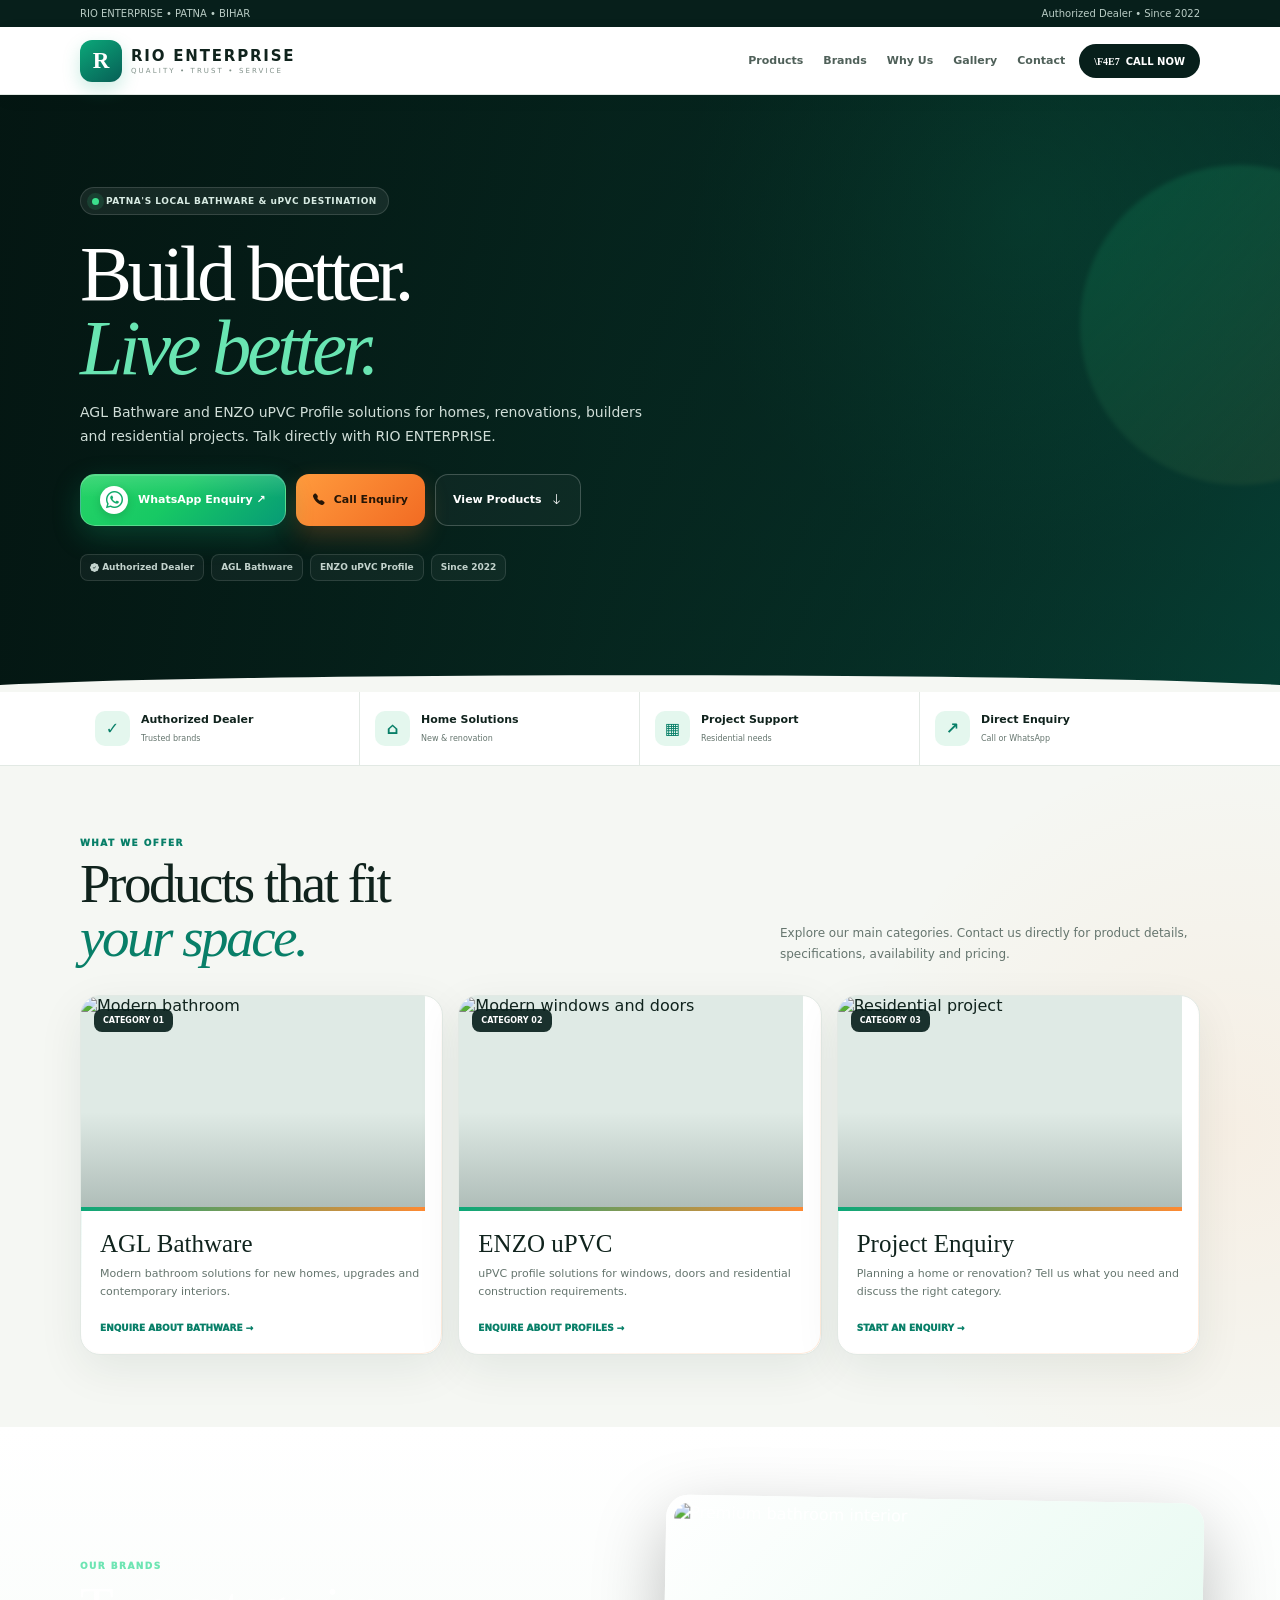
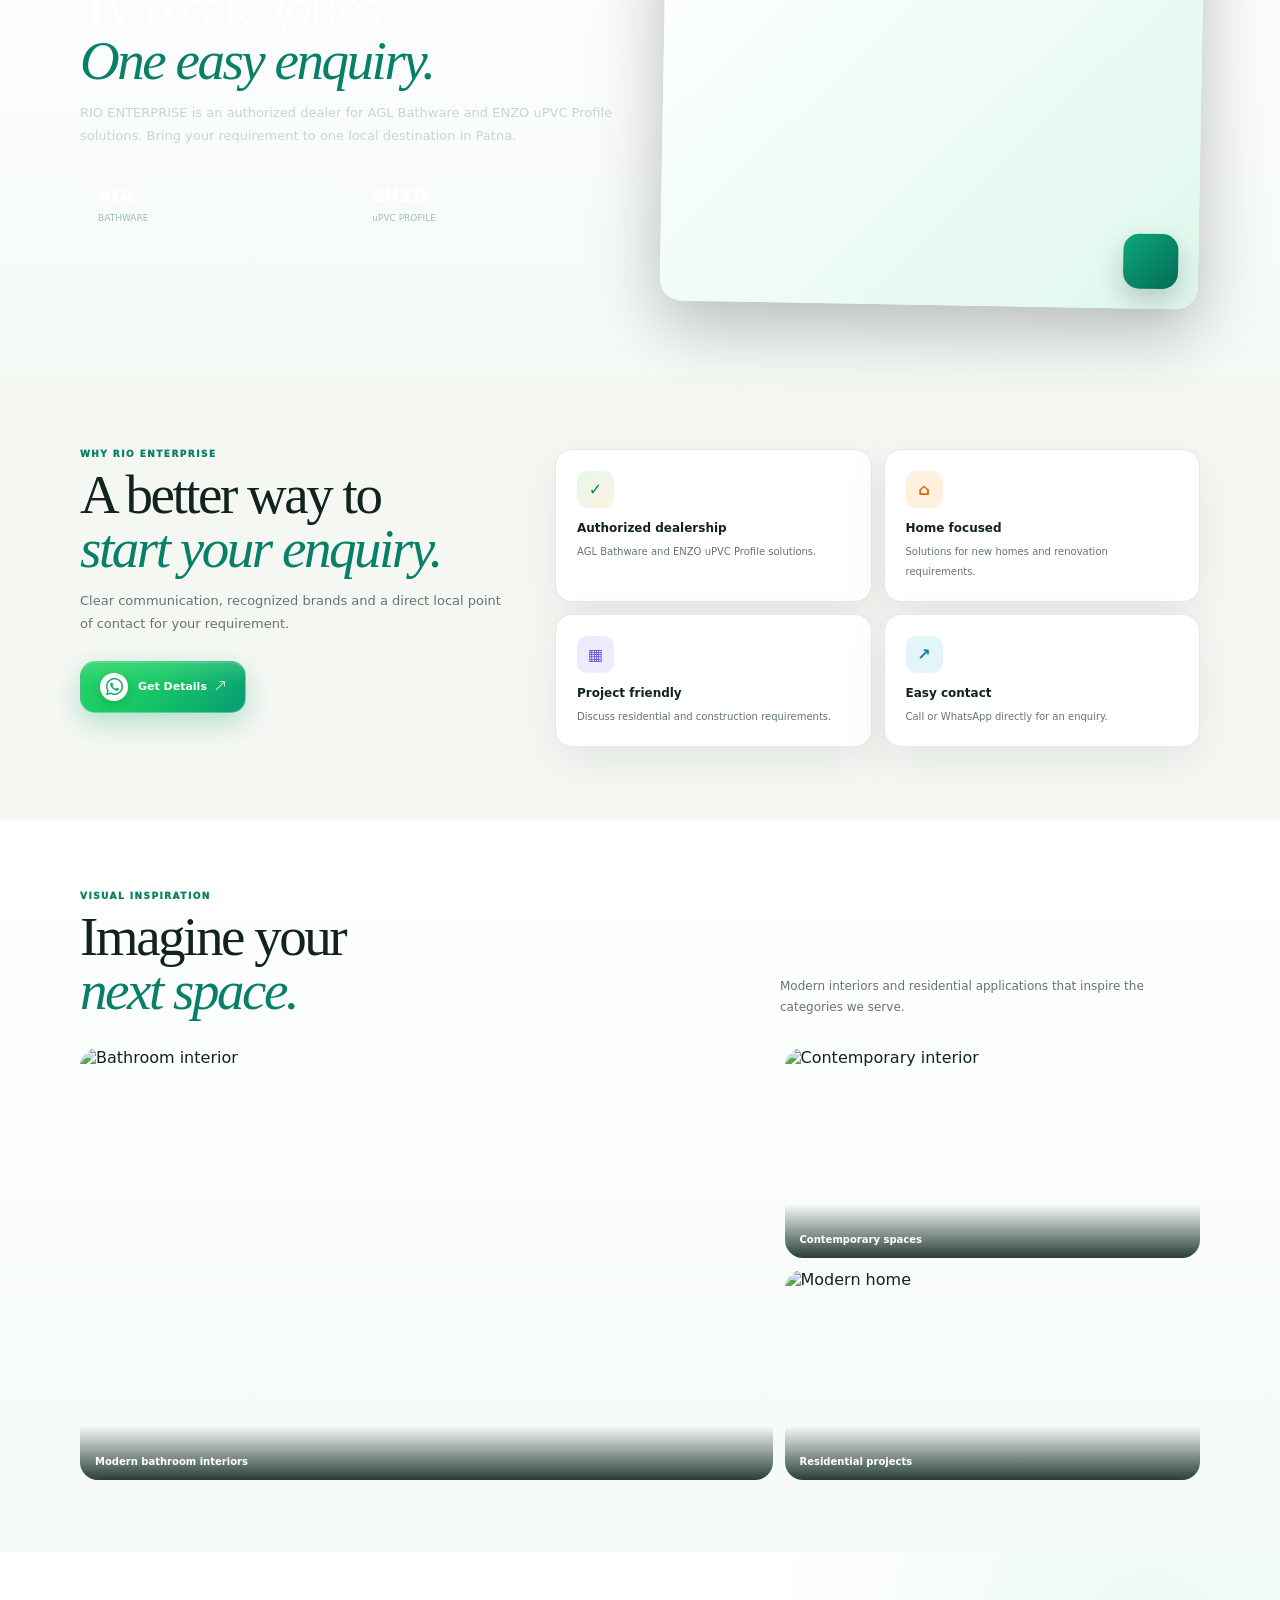
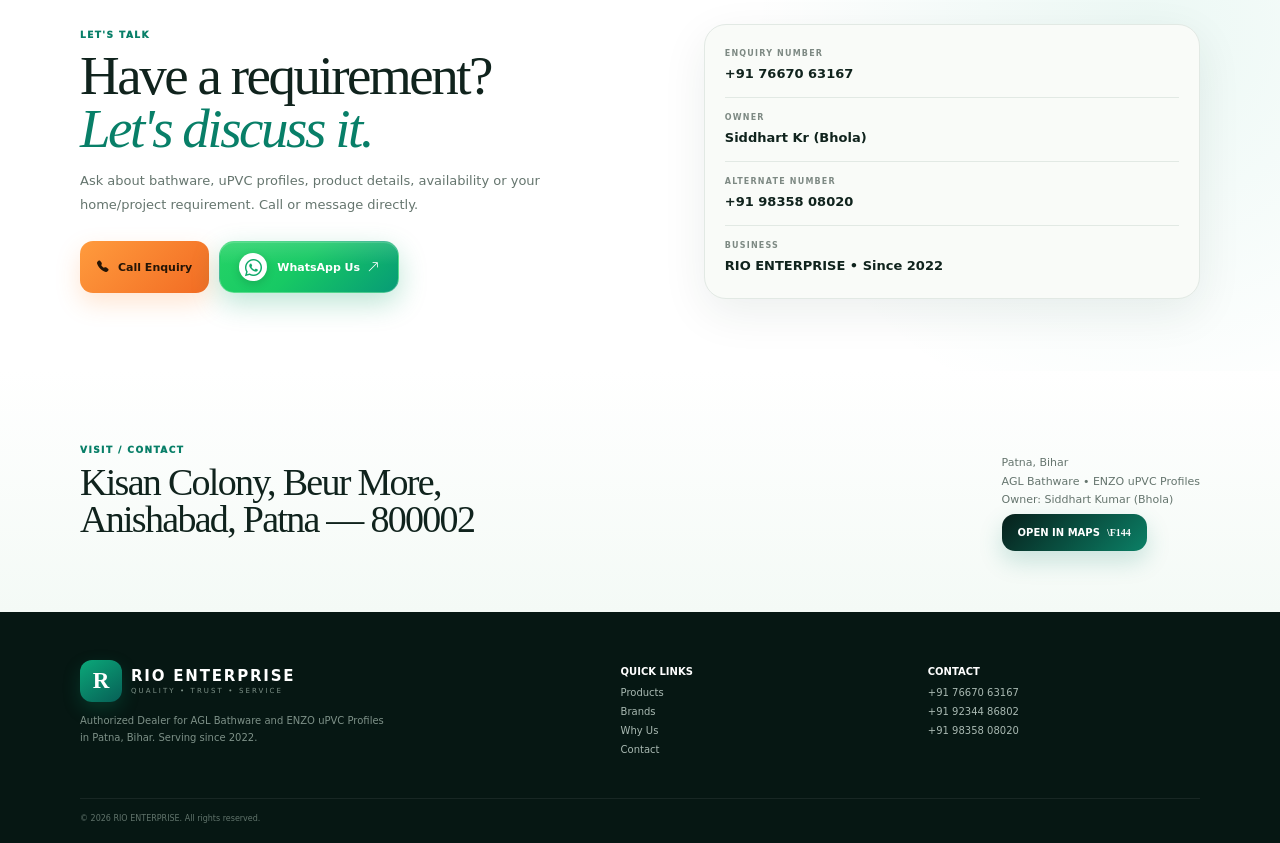
==== commit 70bbf8d7: "Update rio.html" ====
--- a/r/rio.html
+++ b/r/rio.html
@@ -324,7 +324,7 @@
 <div class="contactrow"><small>BUSINESS</small><a>RIO ENTERPRISE • Since 2022</a></div>
 </div></div></section>
 
-<section class="section address"><div class="container addressbox reveal"><div><div class="kicker">Visit / Contact</div><h2>Kisan Colony, Beur More,<br>Anishabad, Patna — 800002</h2></div><div><p>Patna, Bihar<br>AGL Bathware • ENZO uPVC Profiles<br>Owner: Siddhart Kr (Bhola)</p><a class="direction" href="https://www.google.com/maps/search/?api=1&query=Kisan%20Colony%20Beur%20More%20Anishabad%20Patna%20800002" target="_blank">OPEN IN MAPS ↗</a></div></div></section>
+<section class="section address"><div class="container addressbox reveal"><div><div class="kicker">Visit / Contact</div><h2>Kisan Colony, Beur More,<br>Anishabad, Patna — 800002</h2></div><div><p>Patna, Bihar<br>AGL Bathware • ENZO uPVC Profiles<br>Owner: Siddhart Kumar (Bhola)</p><a class="direction" href="https://www.google.com/maps/search/?api=1&query=Kisan%20Colony%20Beur%20More%20Anishabad%20Patna%20800002" target="_blank">OPEN IN MAPS</a></div></div></section>
 </main>
 
 <footer><div class="container foot"><div><div class="logo"><span class="logoicon">R</span><span class="logotxt"><b style="color:white">RIO ENTERPRISE</b><small style="color:#7e9188">QUALITY • TRUST • SERVICE</small></span></div><p>Authorized Dealer for AGL Bathware and ENZO uPVC Profiles in Patna, Bihar. Serving since 2022.</p></div><div><b style="font-size:10px">QUICK LINKS</b><a href="#products">Products</a><a href="#brands">Brands</a><a href="#why">Why Us</a><a href="#contact">Contact</a></div><div><b style="font-size:10px">CONTACT</b><a href="tel:+917667063167">+91 76670 63167</a><a href="tel:+919234486802">+91 92344 86802</a><a href="tel:+919835808020">+91 98358 08020</a></div></div><div class="container copyright">© <span id="year"></span> RIO ENTERPRISE. All rights reserved.</div></footer>
@@ -337,4 +337,4 @@
 document.querySelectorAll('.reveal').forEach(x=>observer.observe(x));
 </script>
 </body>
-</html>+</html>
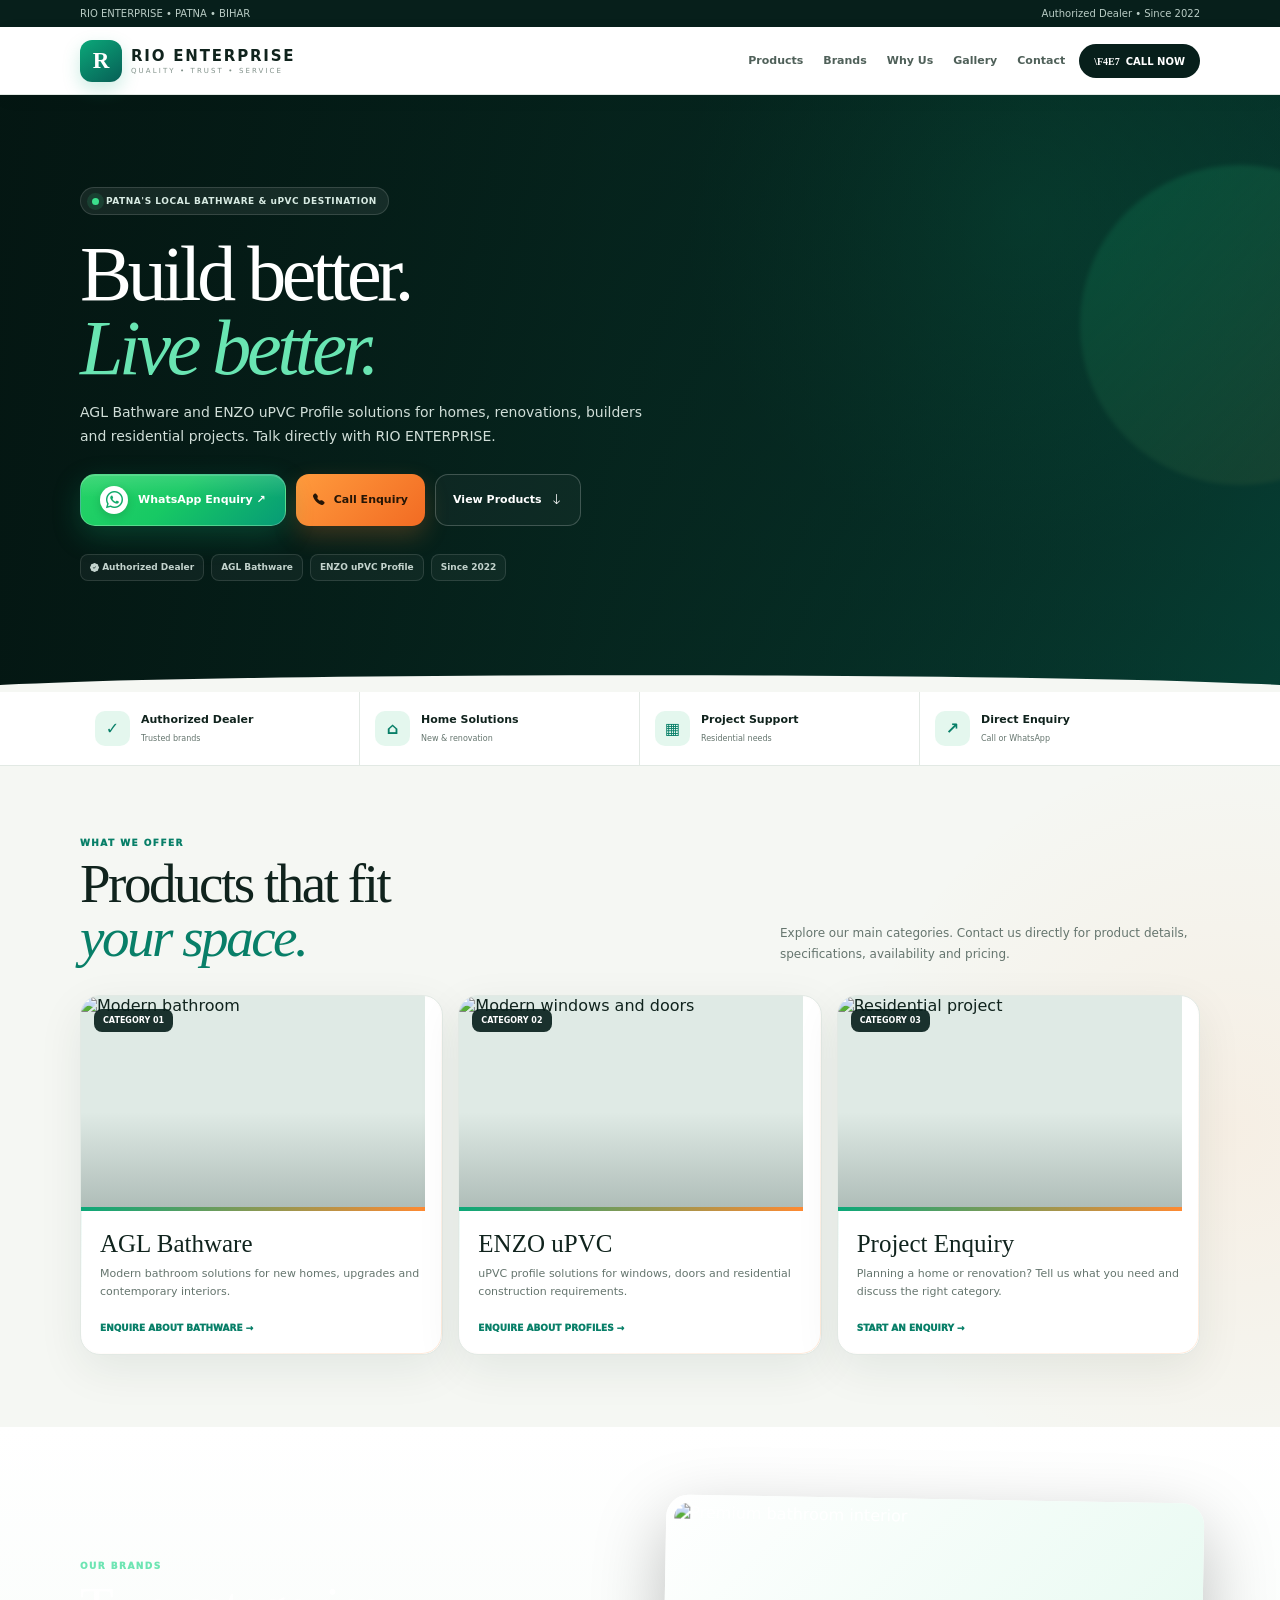
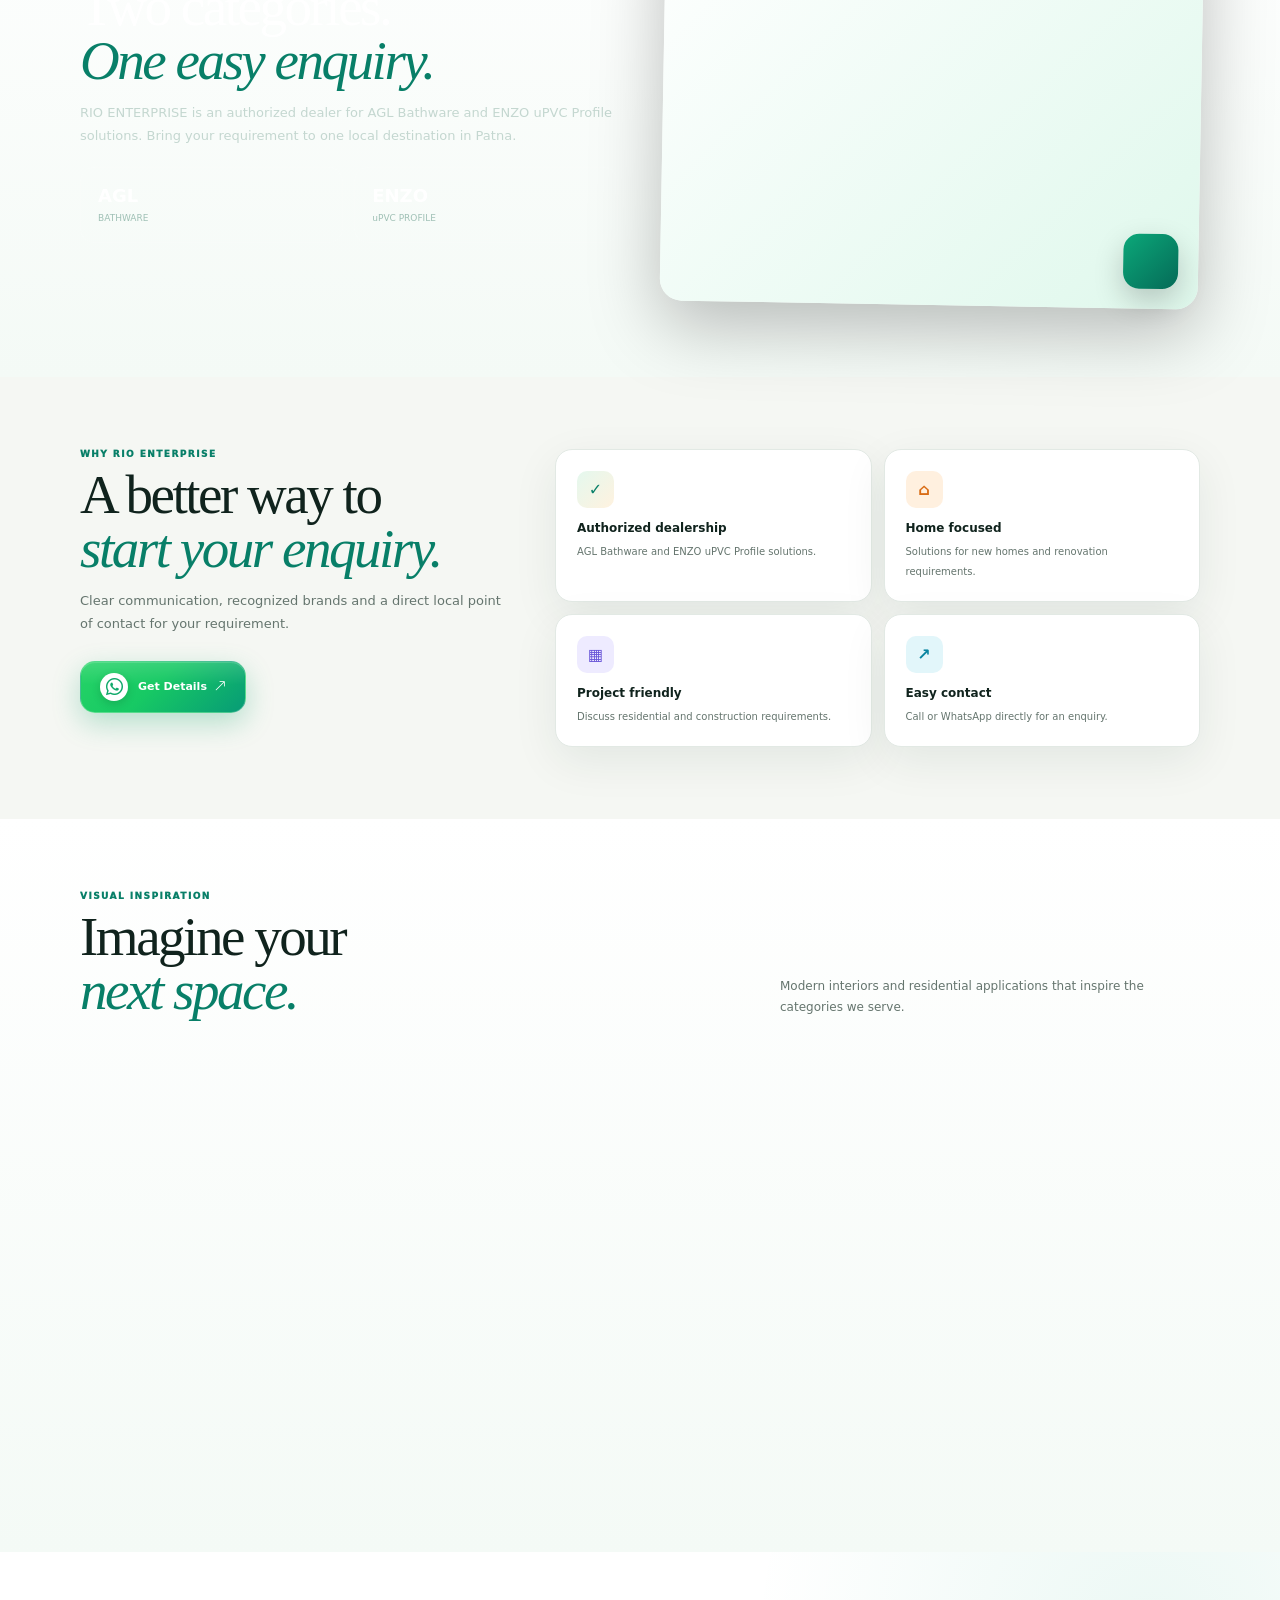
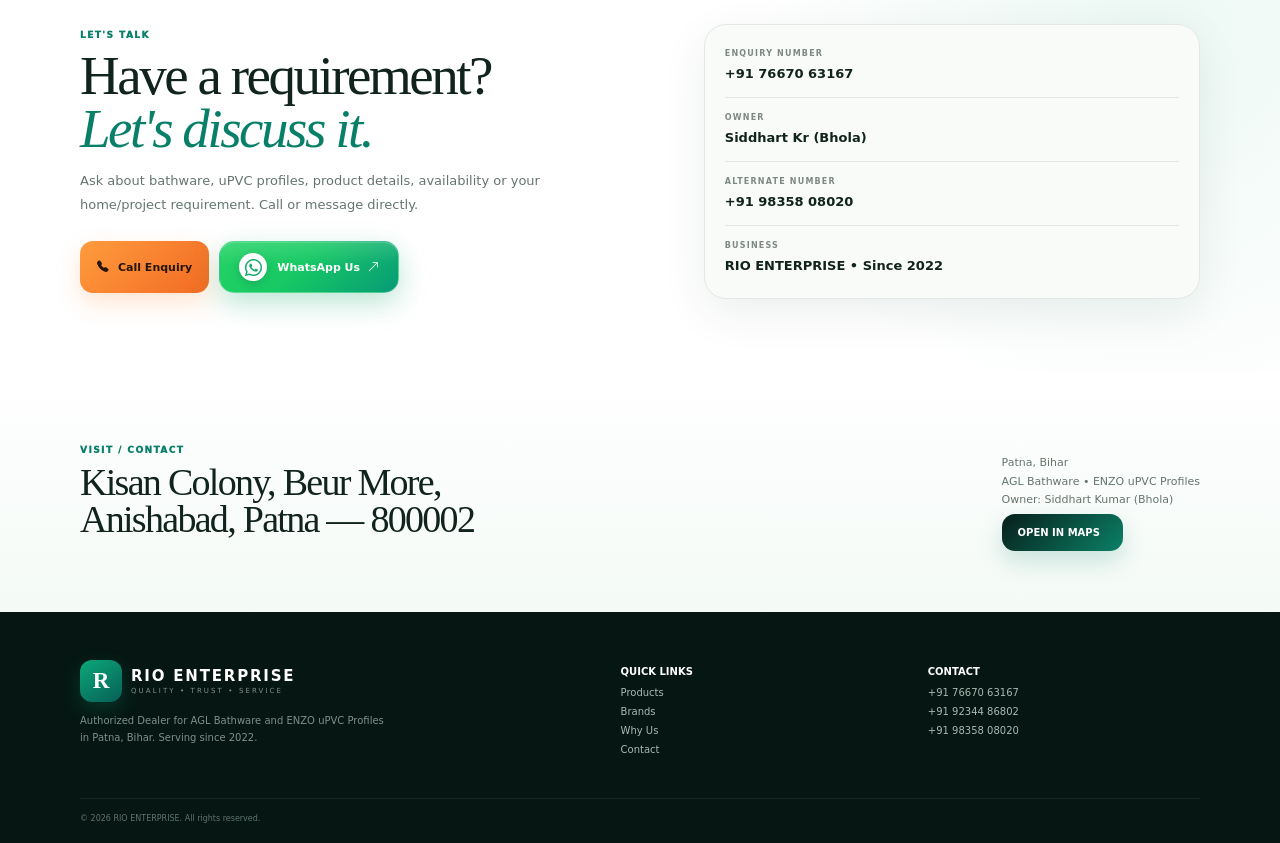
==== commit 2b442d49: "Remove icon content from direction class Remove icon content from direction class in CSS." ====
--- a/r/rio.html
+++ b/r/rio.html
@@ -126,7 +126,7 @@
 .callnav:before{content:"\\F4E7";font-family:"bootstrap-icons";margin-right:6px}
 .qicon i,.featureicon i{font-size:16px}
 .pbadge i{margin-right:4px}
-.direction:after{content:"\\F144";font-family:"bootstrap-icons";margin-left:7px}
+.direction:after{content:"";font-family:"bootstrap-icons";margin-left:7px}
 .btn i{font-size:1.05em}
 @media(max-width:480px){
  .whatsapp i{font-size:19px}
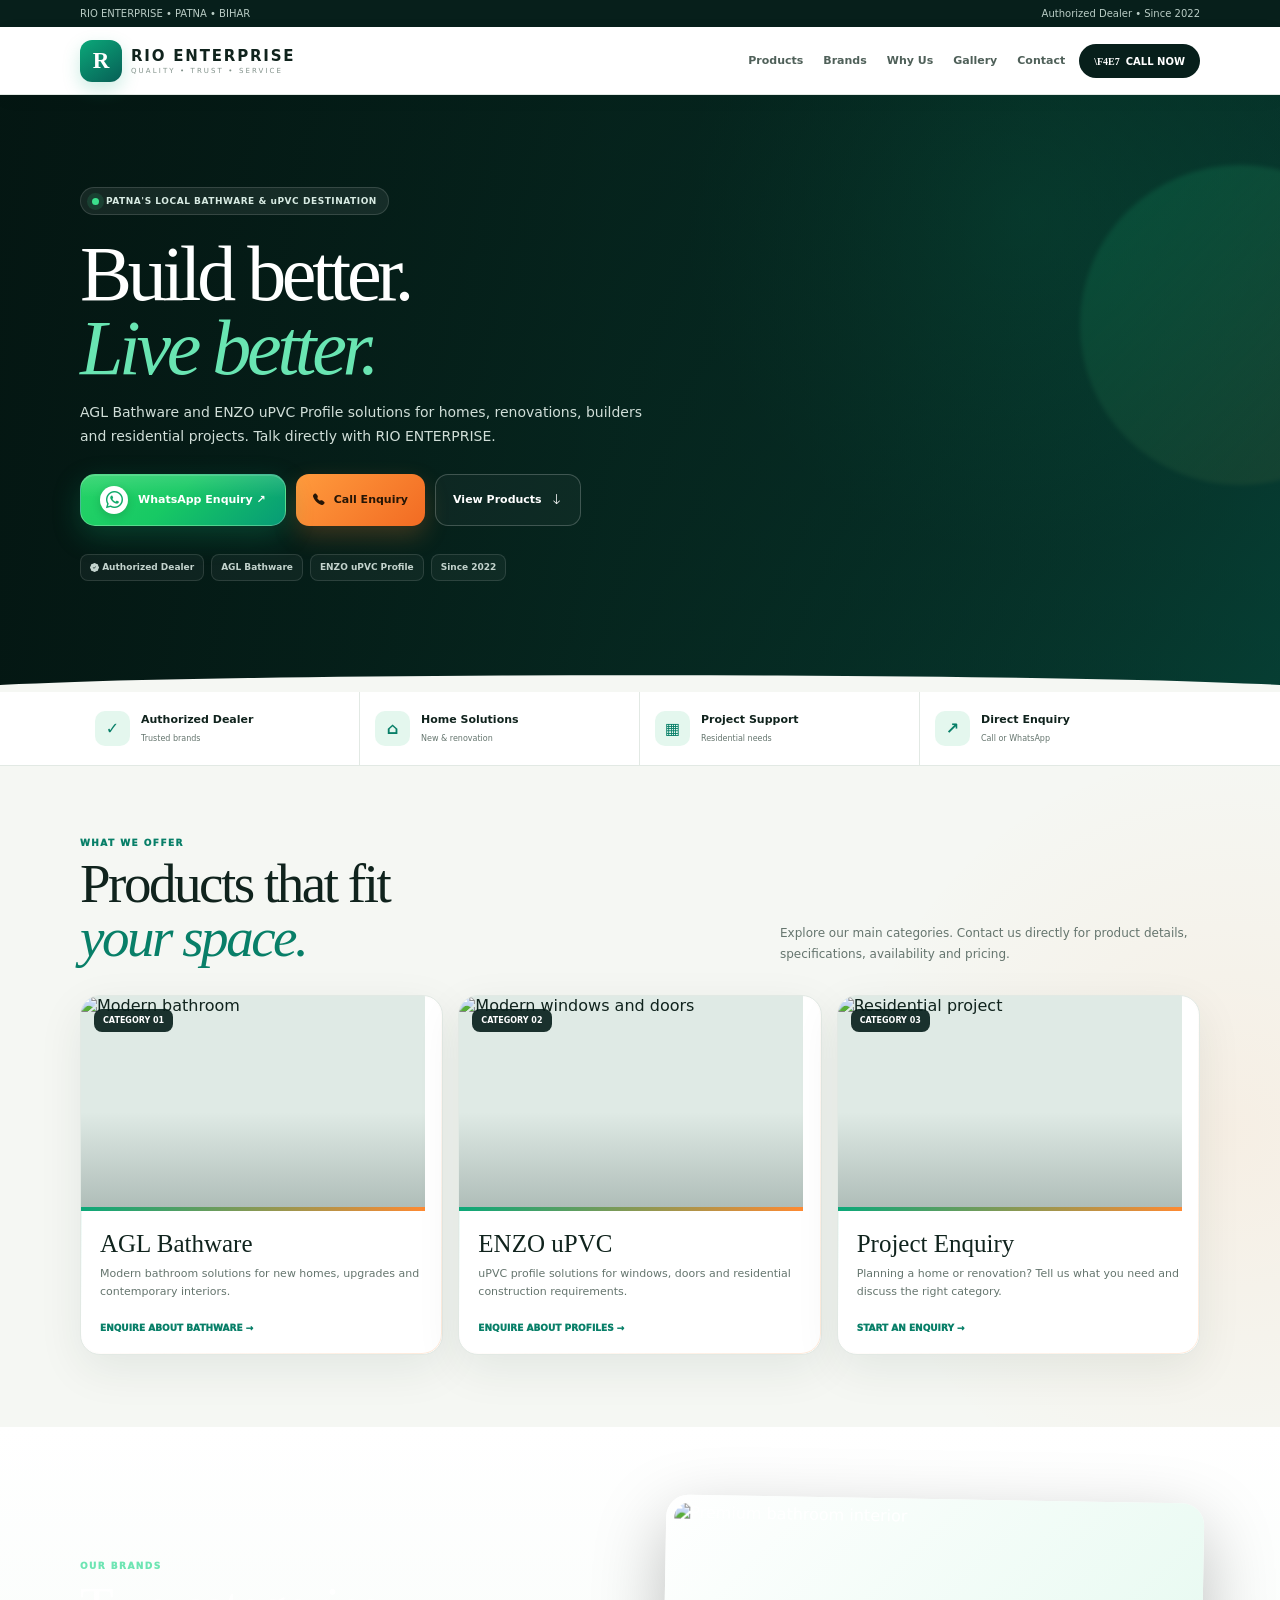
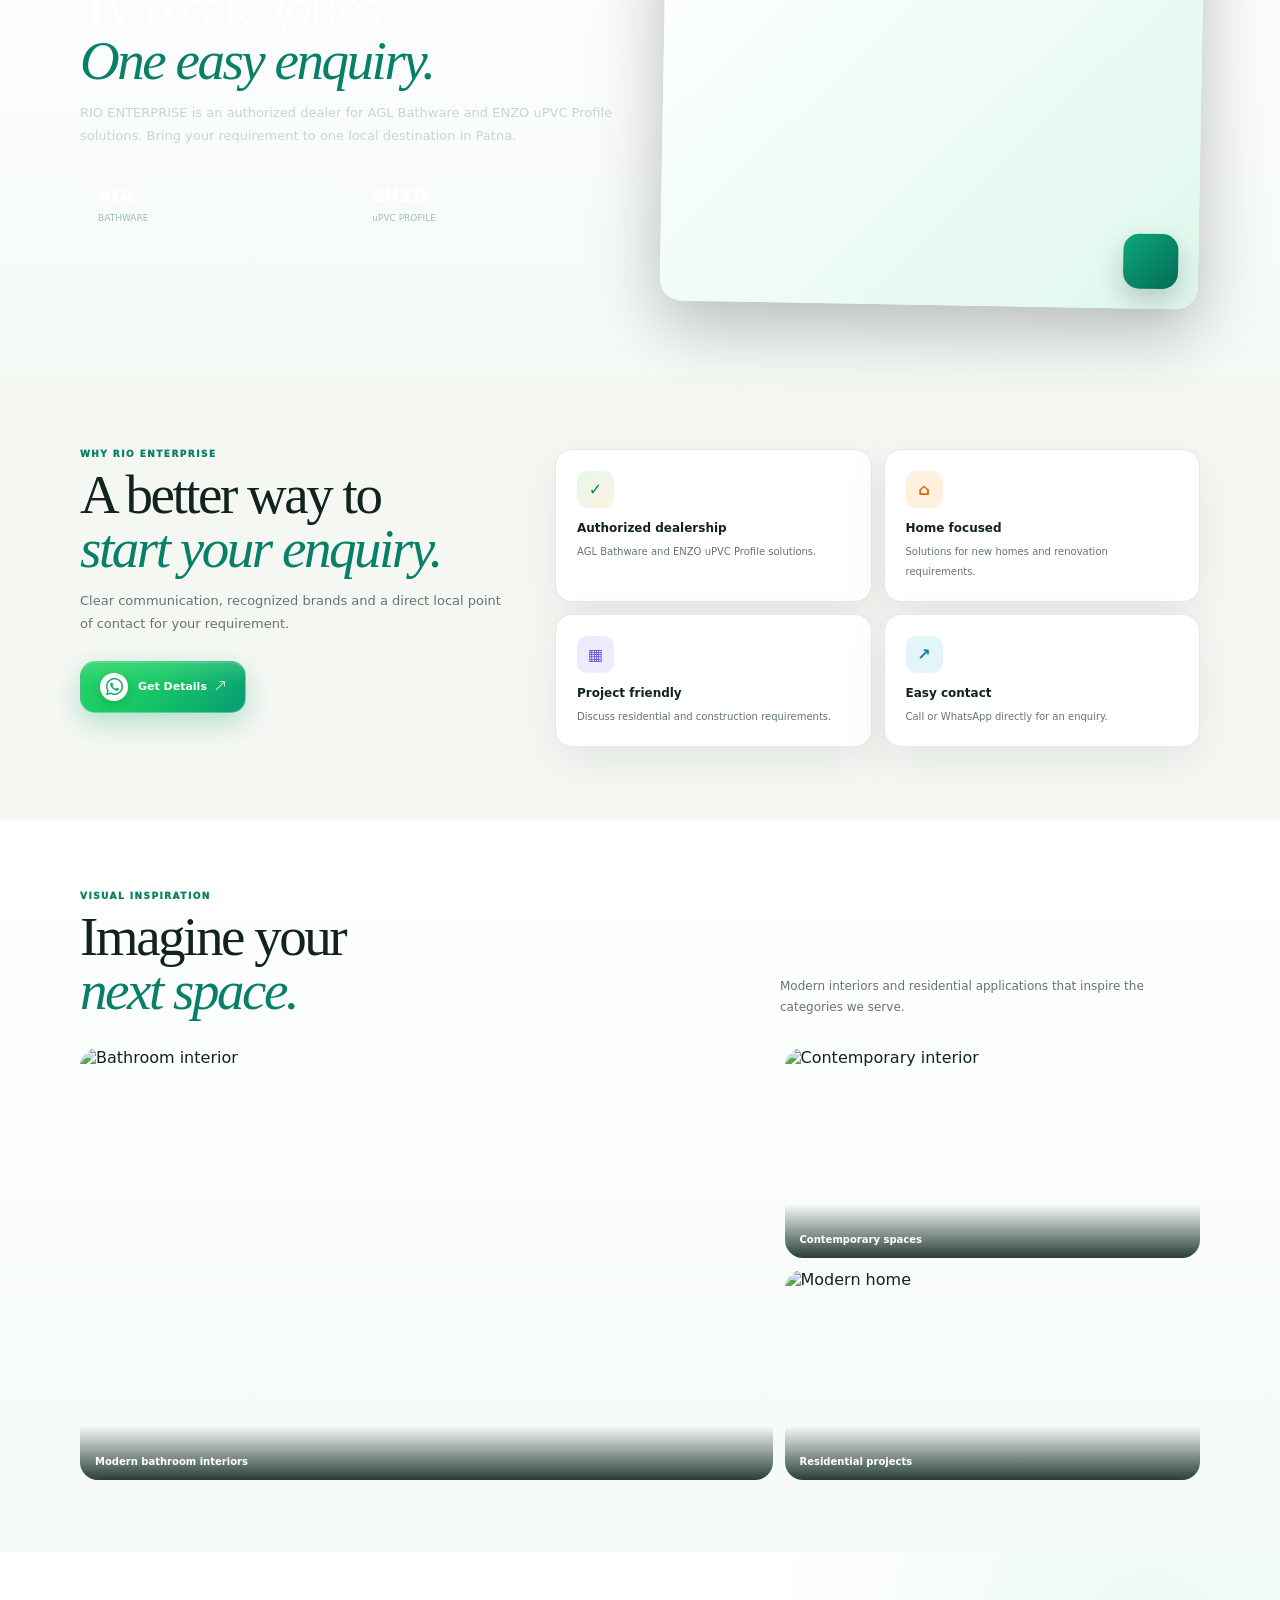
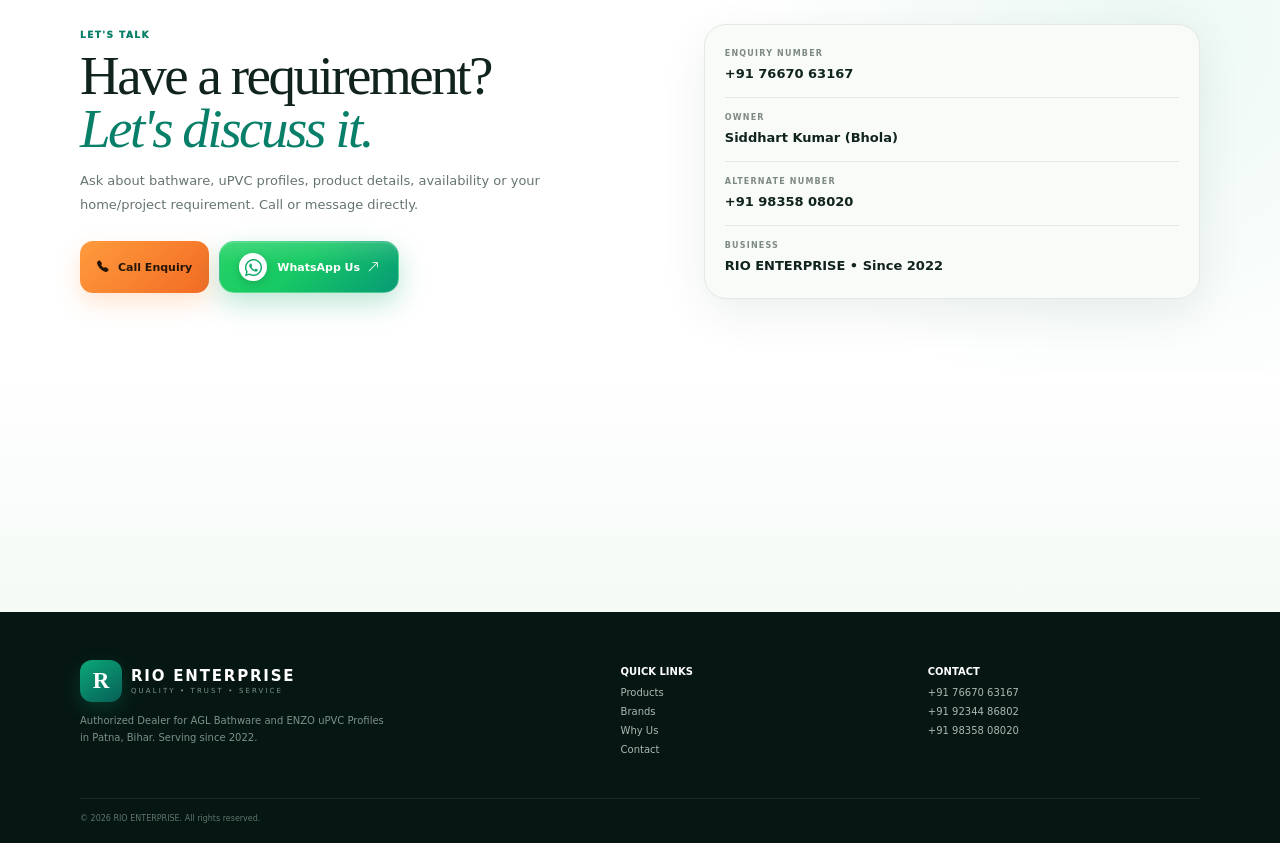
==== commit 8511bad5: "Update owner's name in contact section" ====
--- a/r/rio.html
+++ b/r/rio.html
@@ -319,7 +319,7 @@
 <div class="ctas"><a class="btn call" href="tel:+917667063167"><i class="bi bi-telephone-fill"></i> Call Enquiry</a><a class="btn whatsapp" target="_blank" href="https://wa.me/917667063167?text=Hello%20RIO%20ENTERPRISE%2C%20I%20have%20an%20enquiry."><i class="bi bi-whatsapp"></i><span>WhatsApp Us <i class="bi bi-arrow-up-right"></i></a></div></div>
 <div class="contactbox">
 <div class="contactrow"><small>ENQUIRY NUMBER</small><a href="tel:+917667063167">+91 76670 63167</a></div>
-<div class="contactrow"><small>OWNER</small><a href="tel:+919234486802">Siddhart Kr (Bhola)</a></div>
+<div class="contactrow"><small>OWNER</small><a href="tel:+919234486802">Siddhart Kumar (Bhola)</a></div>
 <div class="contactrow"><small>ALTERNATE NUMBER</small><a href="tel:+919835808020">+91 98358 08020</a></div>
 <div class="contactrow"><small>BUSINESS</small><a>RIO ENTERPRISE • Since 2022</a></div>
 </div></div></section>
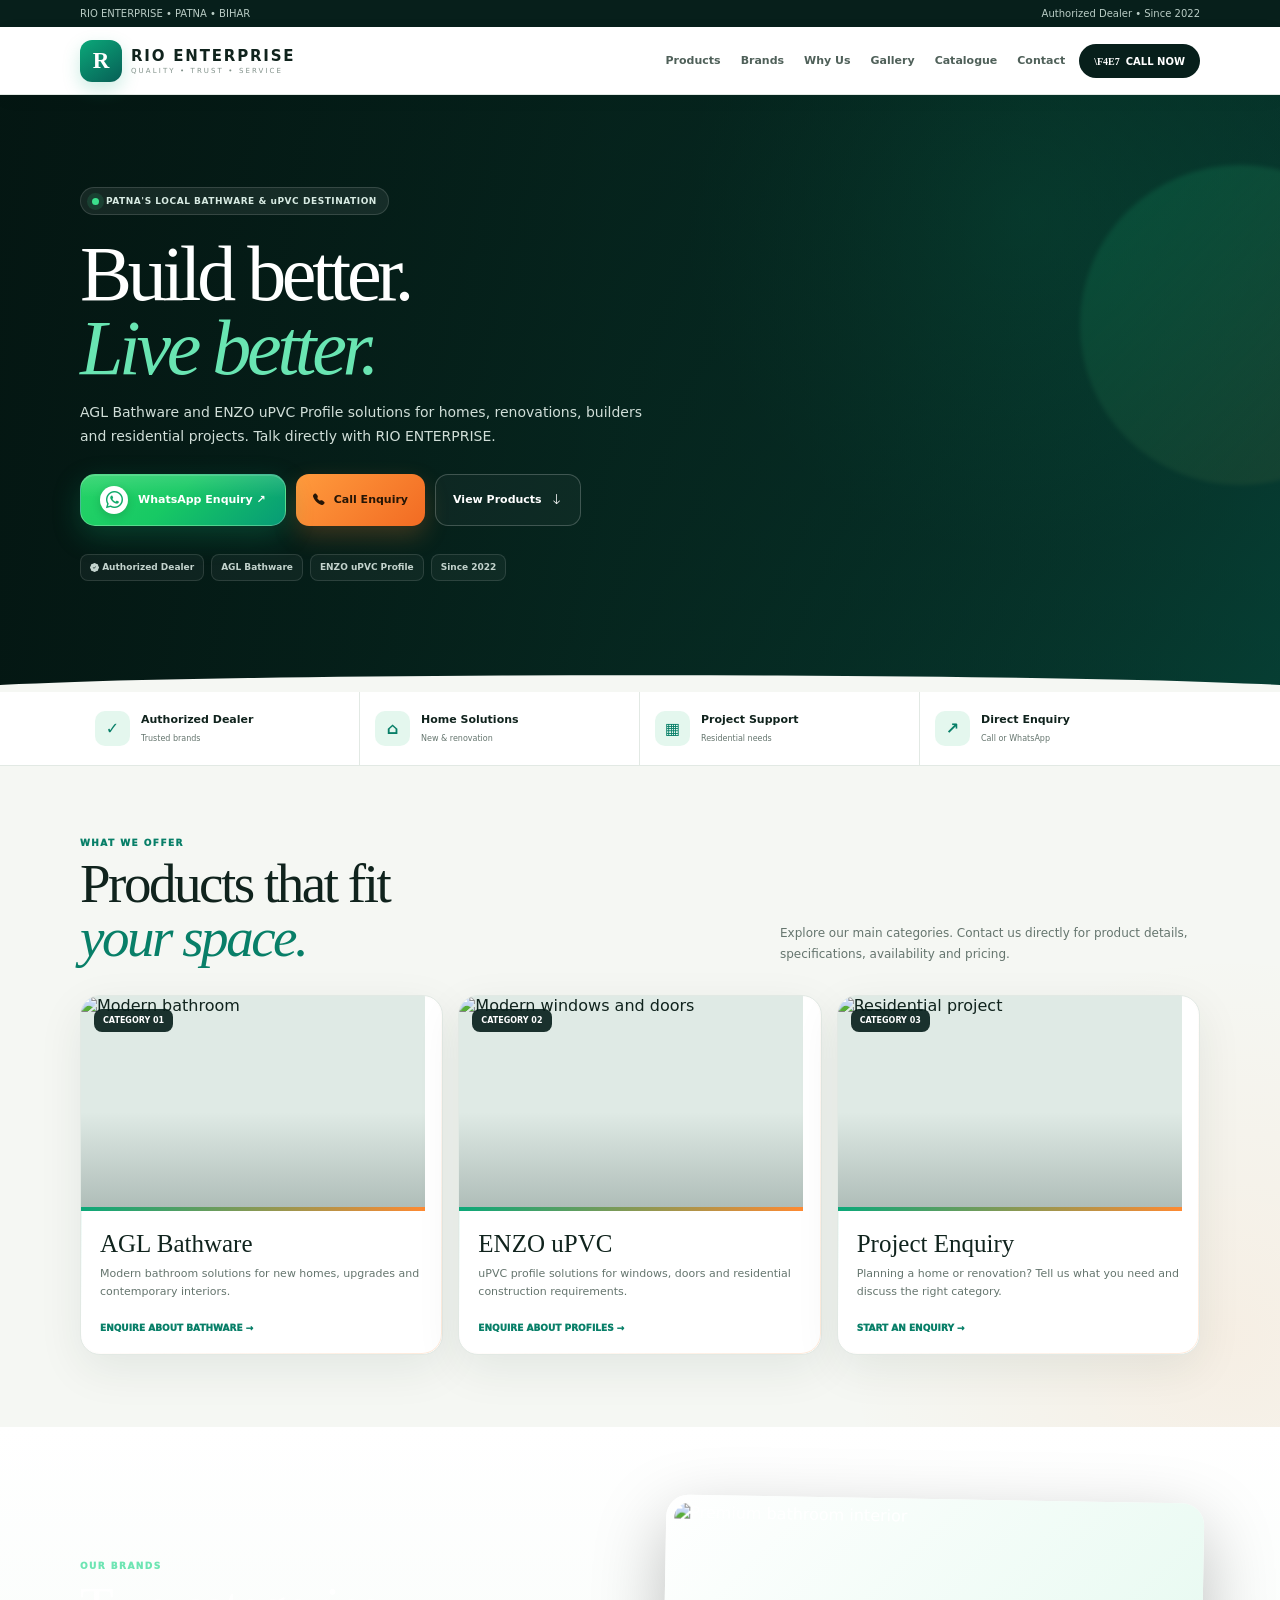
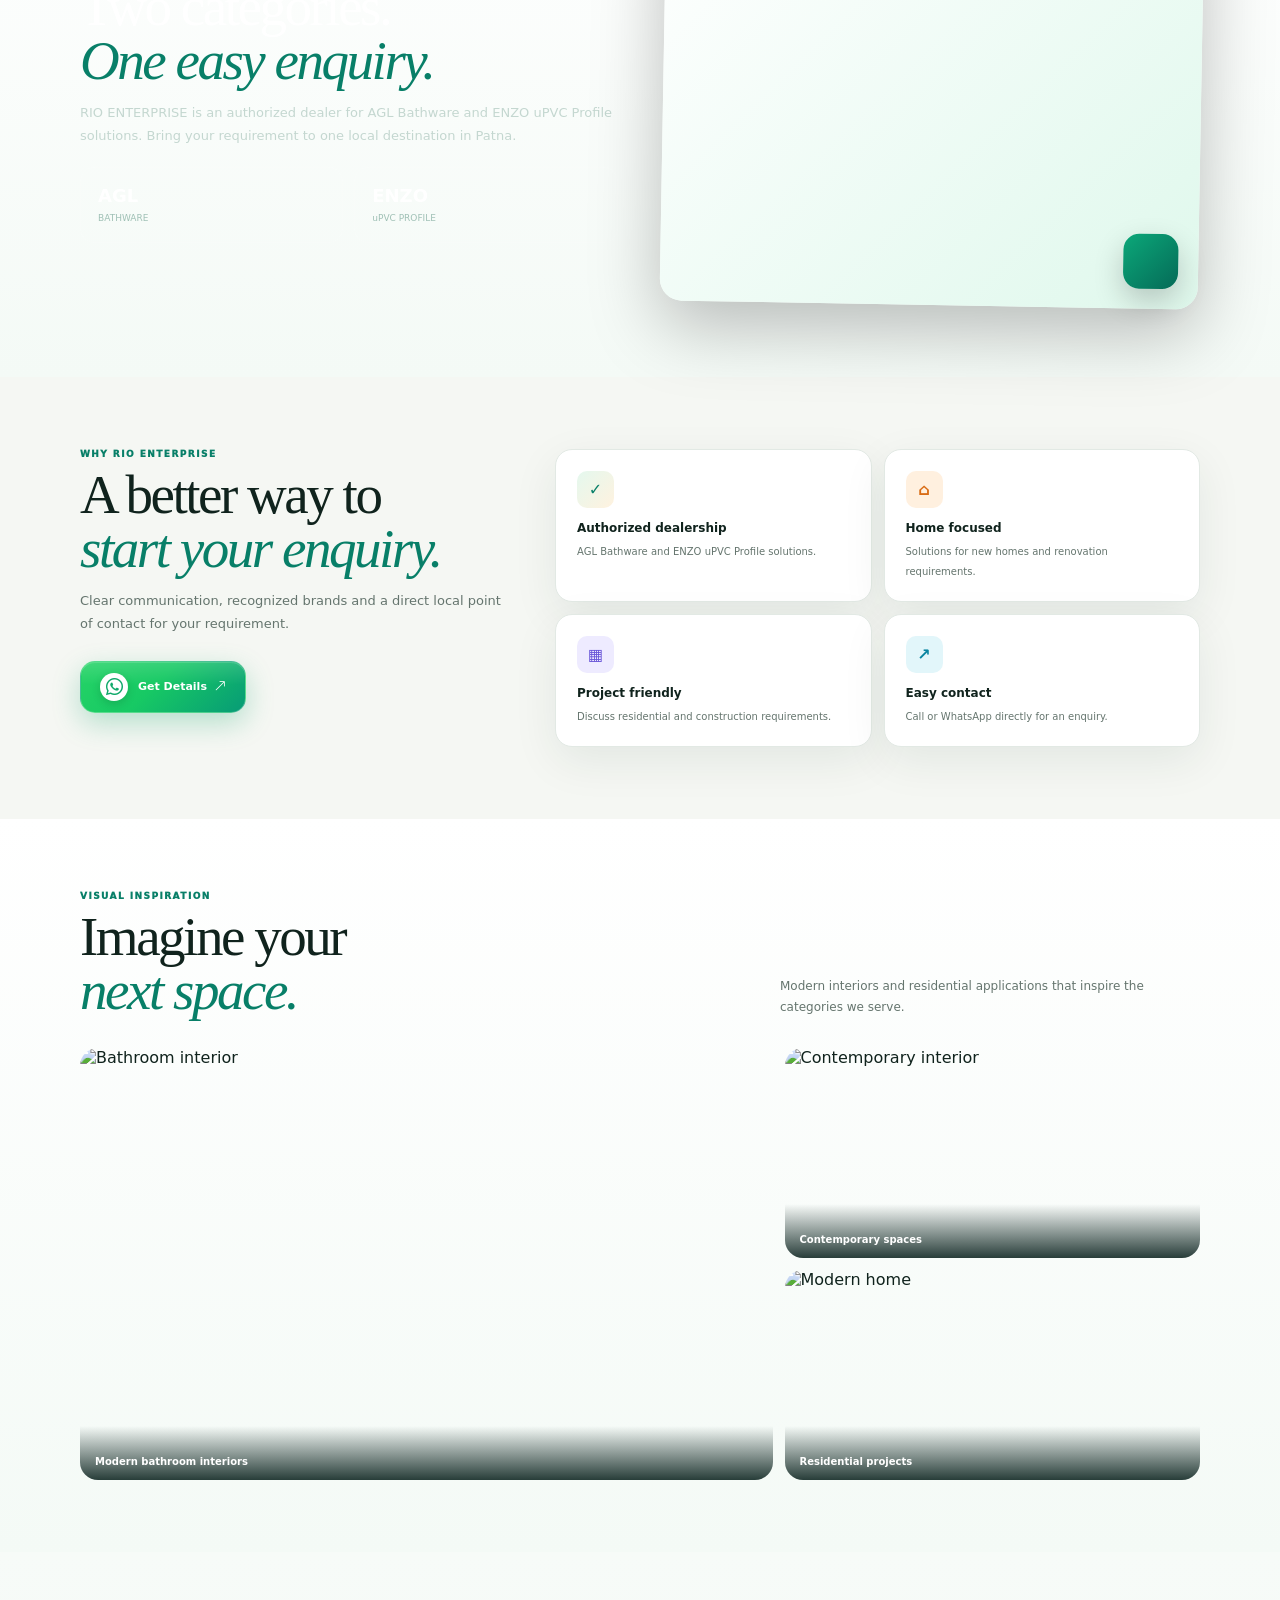
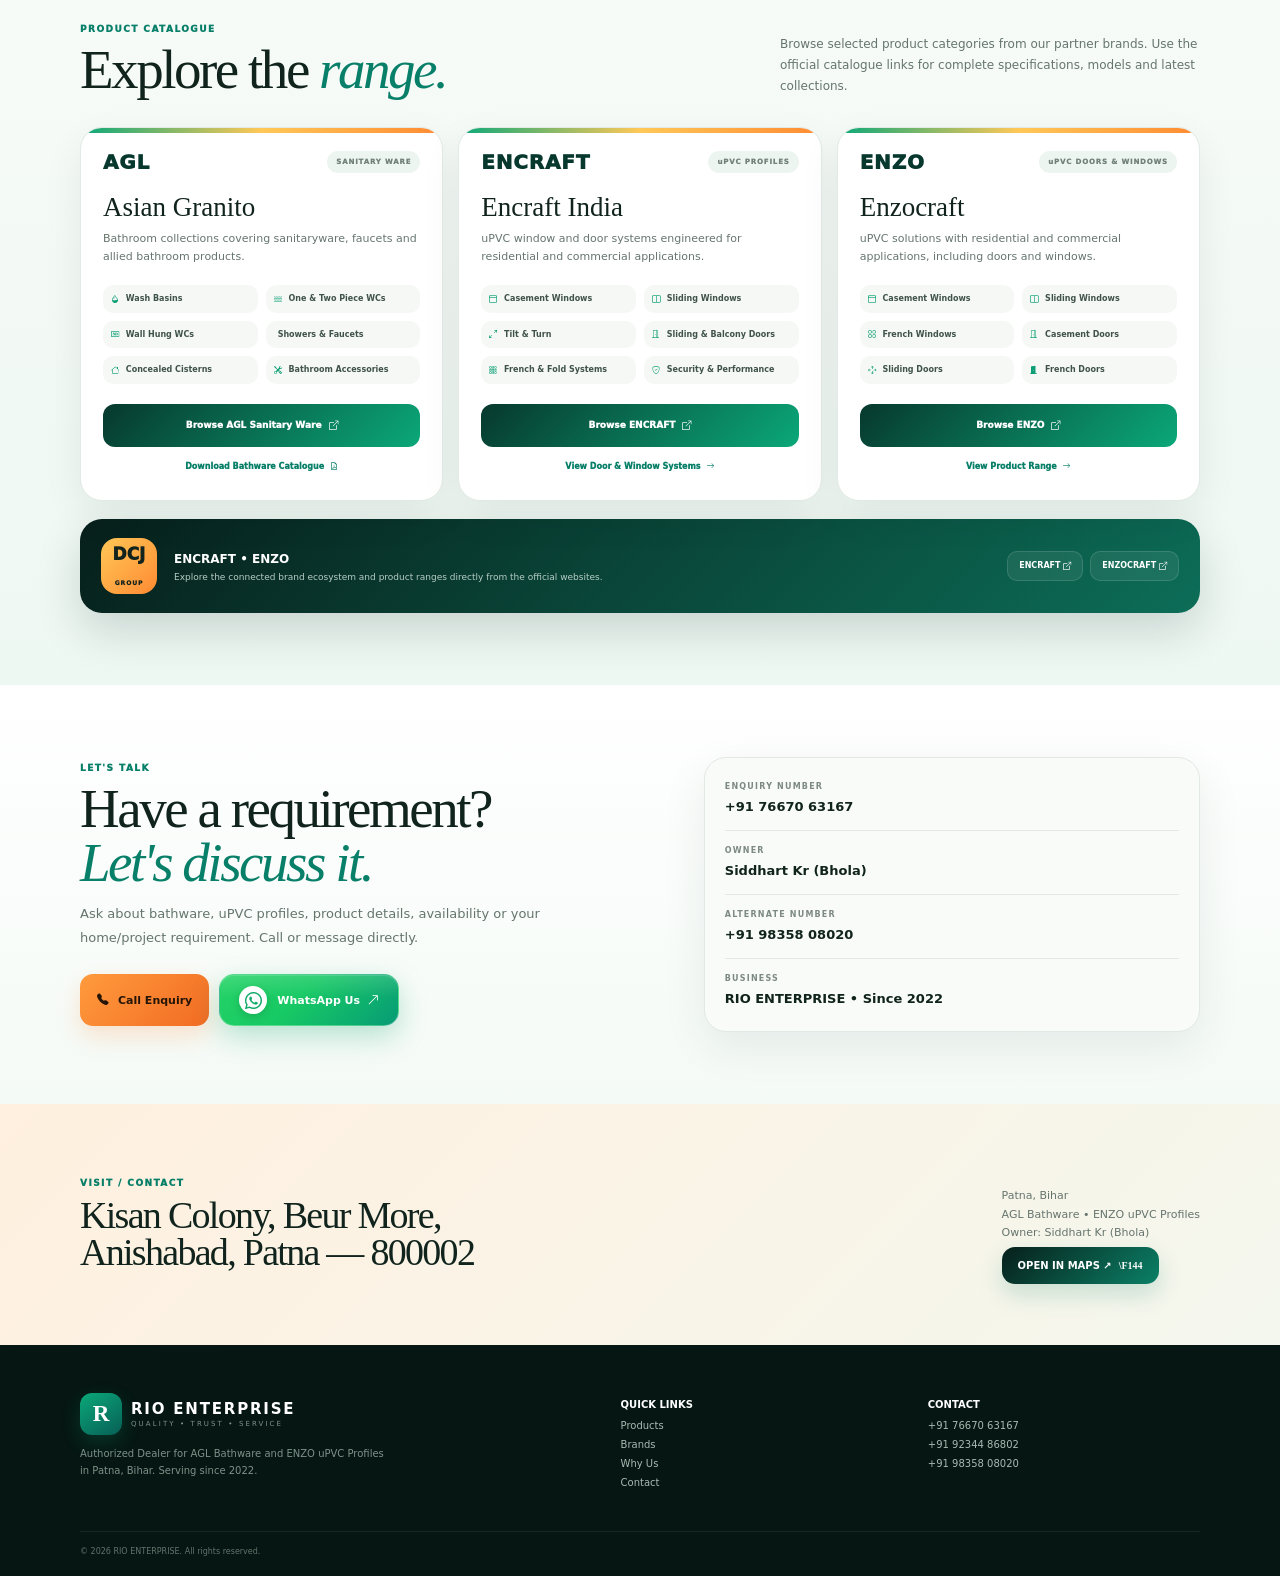
==== commit 60b07e97: "Add files via upload" ====
--- a/r/rio.html
+++ b/r/rio.html
@@ -126,7 +126,7 @@
 .callnav:before{content:"\\F4E7";font-family:"bootstrap-icons";margin-right:6px}
 .qicon i,.featureicon i{font-size:16px}
 .pbadge i{margin-right:4px}
-.direction:after{content:"";font-family:"bootstrap-icons";margin-left:7px}
+.direction:after{content:"\\F144";font-family:"bootstrap-icons";margin-left:7px}
 .btn i{font-size:1.05em}
 @media(max-width:480px){
  .whatsapp i{font-size:19px}
@@ -248,6 +248,43 @@
   .whatsapp > i.bi-whatsapp{width:30px;height:30px;flex-basis:30px;font-size:18px}
 }
 </style>
+
+<style id="rio-catalog-style">
+.catalog-section{background:linear-gradient(180deg,#f7fbf8,#eef8f3)}
+.catalog-grid{display:grid;grid-template-columns:repeat(3,1fr);gap:15px}
+.catalog-card{background:#fff;border:1px solid #e1eae5;border-radius:22px;padding:22px;box-shadow:0 15px 40px rgba(7,31,27,.07);position:relative;overflow:hidden}
+.catalog-card:before{content:"";position:absolute;left:0;top:0;right:0;height:5px;background:linear-gradient(90deg,#0ba879,#ffc857,#ff8a32)}
+.catalog-card.en craft:before{background:linear-gradient(90deg,#0ba879,#0a6dca)}
+.catalog-top{display:flex;justify-content:space-between;align-items:center;gap:8px}
+.catalog-logo{font-weight:950;font-size:20px;letter-spacing:.04em;color:#07382e}
+.catalog-type{font-size:7px;font-weight:950;letter-spacing:.12em;color:#71817a;background:#edf5f0;padding:7px 9px;border-radius:99px}
+.catalog-card h3{font:500 27px Georgia,serif;margin:18px 0 7px}
+.catalog-card p{font-size:11px;color:#66756e;line-height:1.7;margin:0 0 18px}
+.catalog-list{display:grid;grid-template-columns:1fr 1fr;gap:8px;margin-bottom:20px}
+.catalog-list span{background:#f5f8f5;border-radius:10px;padding:9px 8px;font-size:8px;font-weight:800;color:#40534b}
+.catalog-list i{color:#0b9e74;margin-right:4px}
+.catalog-actions{display:grid;gap:8px}
+.catalog-btn{display:flex;align-items:center;justify-content:center;gap:7px;min-height:43px;border-radius:12px;background:linear-gradient(135deg,#07382e,#0ba879);color:#fff;font-size:9px;font-weight:950;text-align:center}
+.catalog-link{display:flex;align-items:center;justify-content:center;gap:6px;color:#087f68;font-size:8px;font-weight:950;padding:7px}
+.group-banner{margin-top:18px;background:linear-gradient(135deg,#071f1b,#0c6d57);color:#fff;border-radius:22px;padding:19px 21px;display:flex;align-items:center;gap:17px;box-shadow:0 18px 45px rgba(7,31,27,.16)}
+.group-mark{width:56px;height:56px;flex:none;border-radius:16px;background:linear-gradient(135deg,#ffc857,#ff8a32);color:#12221c;display:grid;place-items:center;text-align:center;font-weight:950}
+.group-mark span{font-size:17px;line-height:1}.group-mark small{font-size:6px;letter-spacing:.15em}
+.group-banner strong{font-size:12px}.group-banner p{margin:4px 0 0;color:#b7cec5;font-size:9px;line-height:1.5}
+.group-links{margin-left:auto;display:flex;gap:7px}.group-links a{background:#ffffff12;border:1px solid #ffffff20;color:#fff;padding:9px 11px;border-radius:10px;font-size:8px;font-weight:900;white-space:nowrap}
+@media(max-width:800px){
+ .catalog-grid{grid-template-columns:1fr}
+ .catalog-card{padding:20px}
+ .group-banner{display:grid;grid-template-columns:auto 1fr;align-items:center}
+ .group-links{grid-column:1/-1;margin-left:0;display:grid;grid-template-columns:1fr 1fr}
+ .group-links a{text-align:center}
+}
+@media(max-width:480px){
+ .catalog-list{grid-template-columns:1fr 1fr}
+ .catalog-logo{font-size:18px}
+ .catalog-card h3{font-size:25px}
+ .group-banner{padding:16px}
+}
+</style>
 </head>
 <body>
 
@@ -256,7 +293,7 @@
 <header>
 <div class="container nav">
 <a class="logo" href="#home"><span class="logoicon">R</span><span class="logotxt"><b>RIO ENTERPRISE</b><small>QUALITY • TRUST • SERVICE</small></span></a>
-<nav class="navlinks" id="nav"><a href="#products">Products</a><a href="#brands">Brands</a><a href="#why">Why Us</a><a href="#gallery">Gallery</a><a href="#contact">Contact</a></nav>
+<nav class="navlinks" id="nav"><a href="#products">Products</a><a href="#brands">Brands</a><a href="#why">Why Us</a><a href="#gallery">Gallery</a><a href="#catalog">Catalogue</a><a href="#contact">Contact</a></nav>
 <a class="callnav" href="tel:+917667063167">CALL NOW</a><button class="menu" id="menu">☰</button>
 </div>
 </header>
@@ -314,17 +351,94 @@
 <div class="g"><img src="https://images.unsplash.com/photo-1600585154340-be6161a56a0c?auto=format&fit=crop&w=1000&q=85" alt="Modern home" loading="lazy"><div class="glabel">Residential projects</div></div>
 </div></div></section>
 
+
+<section class="section catalog-section" id="catalog">
+<div class="container">
+<div class="sectionhead reveal">
+<div><div class="kicker">Product catalogue</div><h2>Explore the <em>range.</em></h2></div>
+<p>Browse selected product categories from our partner brands. Use the official catalogue links for complete specifications, models and latest collections.</p>
+</div>
+
+<div class="catalog-grid reveal">
+
+<article class="catalog-card agl">
+<div class="catalog-top"><span class="catalog-logo">AGL</span><span class="catalog-type">SANITARY WARE</span></div>
+<h3>Asian Granito</h3>
+<p>Bathroom collections covering sanitaryware, faucets and allied bathroom products.</p>
+<div class="catalog-list">
+<span><i class="bi bi-droplet-half"></i> Wash Basins</span>
+<span><i class="bi bi-water"></i> One & Two Piece WCs</span>
+<span><i class="bi bi-badge-3d"></i> Wall Hung WCs</span>
+<span><i class="bi bi-shower"></i> Showers & Faucets</span>
+<span><i class="bi bi-house"></i> Concealed Cisterns</span>
+<span><i class="bi bi-tools"></i> Bathroom Accessories</span>
+</div>
+<div class="catalog-actions">
+<a href="https://aglasiangranito.com/sanitary-ware" target="_blank" rel="noopener" class="catalog-btn">Browse AGL Sanitary Ware <i class="bi bi-box-arrow-up-right"></i></a>
+<a href="https://aglasiangranito.com/catalogue/Bathware.pdf" target="_blank" rel="noopener" class="catalog-link">Download Bathware Catalogue <i class="bi bi-file-earmark-pdf"></i></a>
+</div>
+</article>
+
+<article class="catalog-card encraft">
+<div class="catalog-top"><span class="catalog-logo">ENCRAFT</span><span class="catalog-type">uPVC PROFILES</span></div>
+<h3>Encraft India</h3>
+<p>uPVC window and door systems engineered for residential and commercial applications.</p>
+<div class="catalog-list">
+<span><i class="bi bi-window"></i> Casement Windows</span>
+<span><i class="bi bi-layout-split"></i> Sliding Windows</span>
+<span><i class="bi bi-arrows-angle-expand"></i> Tilt & Turn</span>
+<span><i class="bi bi-door-open"></i> Sliding & Balcony Doors</span>
+<span><i class="bi bi-grid-3x3-gap"></i> French & Fold Systems</span>
+<span><i class="bi bi-shield-check"></i> Security & Performance</span>
+</div>
+<div class="catalog-actions">
+<a href="https://www.encraft.in/" target="_blank" rel="noopener" class="catalog-btn">Browse ENCRAFT <i class="bi bi-box-arrow-up-right"></i></a>
+<a href="https://www.encraft.in/upvc-door-and-window-systems" target="_blank" rel="noopener" class="catalog-link">View Door & Window Systems <i class="bi bi-arrow-right"></i></a>
+</div>
+</article>
+
+<article class="catalog-card enzo">
+<div class="catalog-top"><span class="catalog-logo">ENZO</span><span class="catalog-type">uPVC DOORS & WINDOWS</span></div>
+<h3>Enzocraft</h3>
+<p>uPVC solutions with residential and commercial applications, including doors and windows.</p>
+<div class="catalog-list">
+<span><i class="bi bi-window"></i> Casement Windows</span>
+<span><i class="bi bi-layout-split"></i> Sliding Windows</span>
+<span><i class="bi bi-grid"></i> French Windows</span>
+<span><i class="bi bi-door-open"></i> Casement Doors</span>
+<span><i class="bi bi-arrows-move"></i> Sliding Doors</span>
+<span><i class="bi bi-door-open-fill"></i> French Doors</span>
+</div>
+<div class="catalog-actions">
+<a href="https://enzocraft.in/" target="_blank" rel="noopener" class="catalog-btn">Browse ENZO <i class="bi bi-box-arrow-up-right"></i></a>
+<a href="https://enzocraft.in/sliding-windows" target="_blank" rel="noopener" class="catalog-link">View Product Range <i class="bi bi-arrow-right"></i></a>
+</div>
+</article>
+
+</div>
+
+<div class="group-banner reveal">
+<div class="group-mark"><span>DCJ</span><small>GROUP</small></div>
+<div><strong>ENCRAFT • ENZO</strong><p>Explore the connected brand ecosystem and product ranges directly from the official websites.</p></div>
+<div class="group-links">
+<a href="https://www.encraft.in/" target="_blank" rel="noopener">ENCRAFT <i class="bi bi-box-arrow-up-right"></i></a>
+<a href="https://enzocraft.in/" target="_blank" rel="noopener">ENZOCRAFT <i class="bi bi-box-arrow-up-right"></i></a>
+</div>
+</div>
+</div>
+</section>
+
 <section class="section contactsection" id="contact"><div class="container contactlayout reveal">
 <div class="contactintro"><div class="kicker">Let's talk</div><h2>Have a requirement?<br><em>Let's discuss it.</em></h2><p>Ask about bathware, uPVC profiles, product details, availability or your home/project requirement. Call or message directly.</p>
 <div class="ctas"><a class="btn call" href="tel:+917667063167"><i class="bi bi-telephone-fill"></i> Call Enquiry</a><a class="btn whatsapp" target="_blank" href="https://wa.me/917667063167?text=Hello%20RIO%20ENTERPRISE%2C%20I%20have%20an%20enquiry."><i class="bi bi-whatsapp"></i><span>WhatsApp Us <i class="bi bi-arrow-up-right"></i></a></div></div>
 <div class="contactbox">
 <div class="contactrow"><small>ENQUIRY NUMBER</small><a href="tel:+917667063167">+91 76670 63167</a></div>
-<div class="contactrow"><small>OWNER</small><a href="tel:+919234486802">Siddhart Kumar (Bhola)</a></div>
+<div class="contactrow"><small>OWNER</small><a href="tel:+919234486802">Siddhart Kr (Bhola)</a></div>
 <div class="contactrow"><small>ALTERNATE NUMBER</small><a href="tel:+919835808020">+91 98358 08020</a></div>
 <div class="contactrow"><small>BUSINESS</small><a>RIO ENTERPRISE • Since 2022</a></div>
 </div></div></section>
 
-<section class="section address"><div class="container addressbox reveal"><div><div class="kicker">Visit / Contact</div><h2>Kisan Colony, Beur More,<br>Anishabad, Patna — 800002</h2></div><div><p>Patna, Bihar<br>AGL Bathware • ENZO uPVC Profiles<br>Owner: Siddhart Kumar (Bhola)</p><a class="direction" href="https://www.google.com/maps/search/?api=1&query=Kisan%20Colony%20Beur%20More%20Anishabad%20Patna%20800002" target="_blank">OPEN IN MAPS</a></div></div></section>
+<section class="section address"><div class="container addressbox reveal"><div><div class="kicker">Visit / Contact</div><h2>Kisan Colony, Beur More,<br>Anishabad, Patna — 800002</h2></div><div><p>Patna, Bihar<br>AGL Bathware • ENZO uPVC Profiles<br>Owner: Siddhart Kr (Bhola)</p><a class="direction" href="https://maps.app.goo.gl/5gSevf2QuhfMZyUg8" target="_blank">OPEN IN MAPS ↗</a></div></div></section>
 </main>
 
 <footer><div class="container foot"><div><div class="logo"><span class="logoicon">R</span><span class="logotxt"><b style="color:white">RIO ENTERPRISE</b><small style="color:#7e9188">QUALITY • TRUST • SERVICE</small></span></div><p>Authorized Dealer for AGL Bathware and ENZO uPVC Profiles in Patna, Bihar. Serving since 2022.</p></div><div><b style="font-size:10px">QUICK LINKS</b><a href="#products">Products</a><a href="#brands">Brands</a><a href="#why">Why Us</a><a href="#contact">Contact</a></div><div><b style="font-size:10px">CONTACT</b><a href="tel:+917667063167">+91 76670 63167</a><a href="tel:+919234486802">+91 92344 86802</a><a href="tel:+919835808020">+91 98358 08020</a></div></div><div class="container copyright">© <span id="year"></span> RIO ENTERPRISE. All rights reserved.</div></footer>
@@ -337,4 +451,4 @@
 document.querySelectorAll('.reveal').forEach(x=>observer.observe(x));
 </script>
 </body>
-</html>
+</html>
